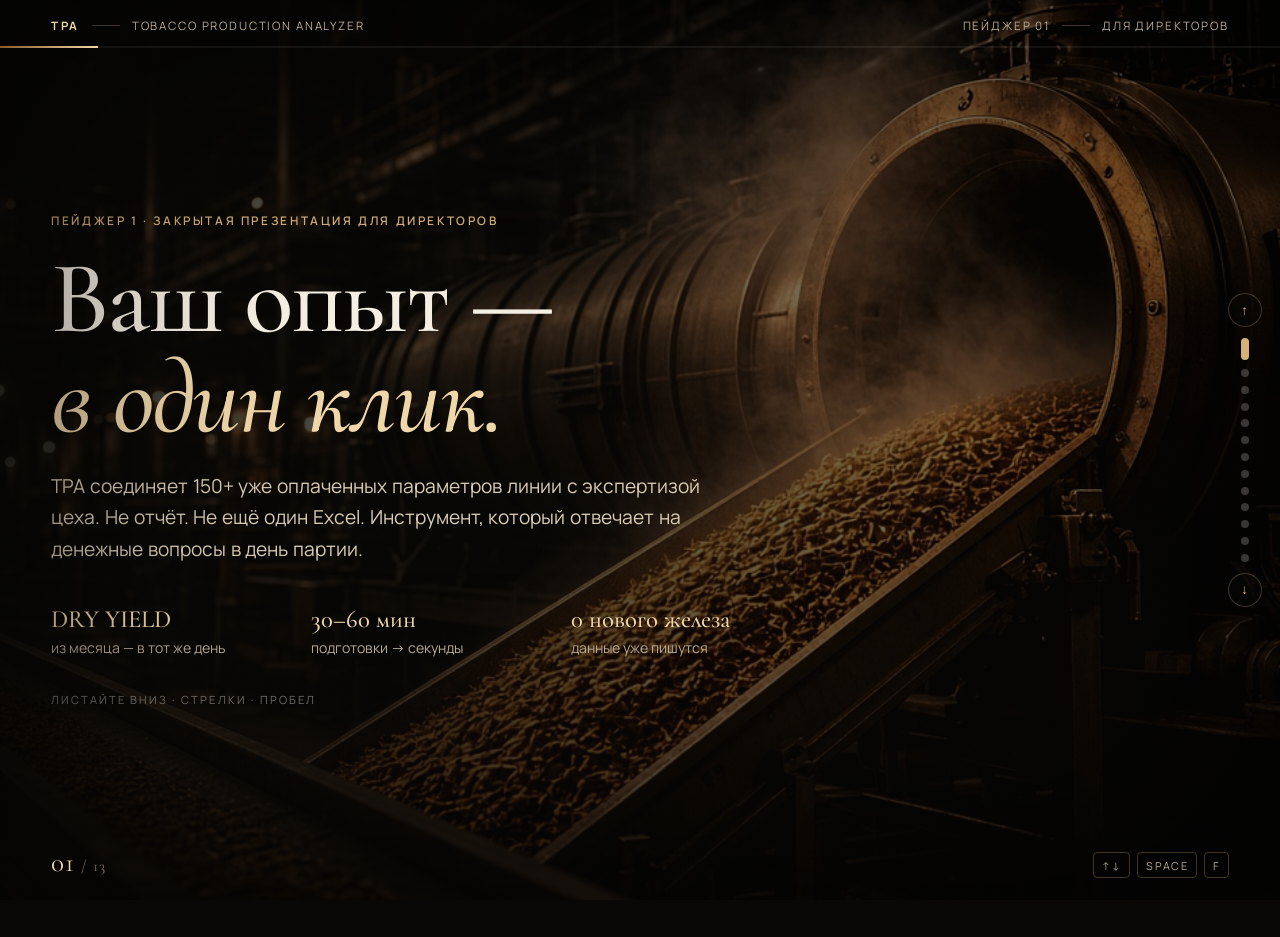
==== index.html @ 45db4056 "Fix slide background images so production photos load CSS custom properties resolved url() against t" ====
<!DOCTYPE html>
<html lang="ru">
  <head>
    <meta charset="UTF-8" />
    <meta name="viewport" content="width=device-width, initial-scale=1.0" />
    <title>TPA · Пейджер 1 · Для директоров</title>
    <meta
      name="description"
      content="TPA — Tobacco Production Analyzer. Данные уже на вашей линии. Опыт цеха — в один клик."
    />
    <link rel="preconnect" href="https://fonts.googleapis.com" />
    <link rel="preconnect" href="https://fonts.gstatic.com" crossorigin />
    <link
      href="https://fonts.googleapis.com/css2?family=Cormorant+Garamond:ital,wght@0,400;0,500;0,600;0,700;1,400;1,500&family=Manrope:wght@400;500;600;700&display=swap"
      rel="stylesheet"
    />
    <link rel="stylesheet" href="assets/css/pager.css" />
  </head>
  <body>
    <div class="noise" aria-hidden="true"></div>
    <div class="vignette" aria-hidden="true"></div>

    <header class="chrome">
      <div class="chrome__brand">
        <span class="mark">TPA</span>
        <span class="chrome__sep"></span>
        <span>Tobacco Production Analyzer</span>
      </div>
      <div class="chrome__meta">
        <span>Пейджер 01</span>
        <span class="chrome__sep"></span>
        <span>Для директоров</span>
      </div>
      <div class="progress" aria-hidden="true">
        <i class="progress__bar"></i>
      </div>
    </header>

    <aside class="rail" aria-label="Навигация по слайдам">
      <button class="rail__btn" data-nav="prev" aria-label="Предыдущий слайд">↑</button>
      <ol class="dots"></ol>
      <button class="rail__btn" data-nav="next" aria-label="Следующий слайд">↓</button>
    </aside>

    <div class="counter" aria-live="polite">
      <span class="counter__now">01</span>
      <span class="counter__slash">/</span>
      <span class="counter__all">13</span>
    </div>

    <main class="deck" id="deck">
      <section class="slide is-active" data-theme="hero" data-title="Старт">
        <div class="slide__bg kenburns bg-hero"></div>
        <div class="slide__veil veil--heavy"></div>
        <div class="slide__inner cover">
          <p class="eyebrow reveal" style="--d: 0.05s">Пейджер 1 · Закрытая презентация для директоров</p>
          <h1 class="display reveal" style="--d: 0.18s">
            Ваш опыт —<br /><em>в один клик.</em>
          </h1>
          <p class="lead reveal" style="--d: 0.36s">
            TPA соединяет 150+ уже оплаченных параметров линии с экспертизой цеха.
            Не отчёт. Не ещё один Excel. Инструмент, который отвечает на денежные вопросы в день партии.
          </p>
          <div class="cover__meta reveal" style="--d: 0.5s">
            <div>
              <strong>DRY YIELD</strong>
              <span>из месяца — в тот же день</span>
            </div>
            <div>
              <strong>30–60 мин</strong>
              <span>подготовки → секунды</span>
            </div>
            <div>
              <strong>0 нового железа</strong>
              <span>данные уже пишутся</span>
            </div>
          </div>
          <p class="hint reveal" style="--d: 0.7s">Листайте вниз · стрелки · пробел</p>
        </div>
      </section>

      <section class="slide" data-theme="problem" data-title="Типичный день">
        <div class="slide__bg kenburns bg-unused"></div>
        <div class="slide__veil veil--mid"></div>
        <div class="slide__inner split">
          <div>
            <p class="eyebrow reveal">01 · Проблема, которую все узнают</p>
            <h2 class="reveal" style="--d: 0.12s">Партия закончилась.<br />DRY Yield не в норме.</h2>
            <p class="body reveal" style="--d: 0.24s">
              Дальше — знакомый цикл: открыть базу, вытянуть параметры, вспомнить, что именно смотреть, свести в Excel,
              сравнить с хорошей партией, поспрашивать коллег.
            </p>
          </div>
          <ol class="cycle reveal" style="--d: 0.32s">
            <li><span>01</span>База и выгрузка</li>
            <li><span>02</span>Excel и сводка</li>
            <li><span>03</span>Поиск «той самой» партии</li>
            <li><span>04</span>Очередь к эксперту</li>
            <li class="cycle__fail"><span>05</span>Если его нет в Control Room — с нуля</li>
          </ol>
        </div>
      </section>

      <section class="slide" data-theme="paid" data-title="Уже оплачено">
        <div class="slide__bg kenburns slow bg-connector"></div>
        <div class="slide__veil veil--heavy"></div>
        <div class="slide__inner">
          <p class="eyebrow reveal">02 · Мы уже всё заплатили</p>
          <h2 class="reveal" style="--d: 0.1s">Данные честно пишутся.<br />Мы ими почти не пользуемся.</h2>
          <div class="stats">
            <article class="stat reveal" style="--d: 0.2s">
              <div class="stat__n" data-count="150" data-suffix="+">0</div>
              <p>технологических параметров по каждой партии уже фиксирует линия</p>
            </article>
            <article class="stat reveal" style="--d: 0.32s">
              <div class="stat__n" data-count="15" data-prefix="~">0</div>
              <p>знакомых показателей мы системно смотрим. Остальные 130+ лежат зря</p>
            </article>
            <article class="stat reveal" style="--d: 0.44s">
              <div class="stat__n muted-n">PSS4</div>
              <p>датчики, кубы ODC, Process Parameter List — сбор уже оплачен</p>
            </article>
          </div>
        </div>
      </section>

      <section class="slide" data-theme="gap" data-title="Разрыв">
        <div class="slide__veil veil--solid"></div>
        <div class="slide__inner">
          <p class="eyebrow reveal">03 · Вот и вся проблема</p>
          <h2 class="reveal" style="--d: 0.12s">Данные есть. Опыт есть.<br />Они не соединены.</h2>
          <div class="triad">
            <article class="card reveal" style="--d: 0.22s">
              <span class="card__k">01</span>
              <h3>Данные</h3>
              <p>Температуры, влажность, газ, конвейер, напыление, простои, пробы, состав лотов.</p>
            </article>
            <article class="card reveal" style="--d: 0.34s">
              <span class="card__k">02</span>
              <h3>Опыт</h3>
              <p>Как читать цифры, когда что-то пошло не так — живёт в двух-трёх головах. Не передаётся.</p>
            </article>
            <article class="card card--gold reveal" style="--d: 0.46s">
              <span class="card__k">03</span>
              <h3>TPA</h3>
              <p>Третий элемент: инструмент, который соединяет оплаченные данные и экспертизу цеха.</p>
            </article>
          </div>
        </div>
      </section>

      <section class="slide" data-theme="what" data-title="Что такое TPA">
        <div class="slide__bg kenburns bg-ai"></div>
        <div class="slide__veil veil--mid"></div>
        <div class="slide__inner split">
          <div>
            <p class="eyebrow reveal">04 · Что вы покупаете</p>
            <h2 class="reveal" style="--d: 0.12s">Локальный анализатор партий. Не облако. Не отчёт к пятнице.</h2>
            <p class="body reveal" style="--d: 0.24s">
              TPA — Tobacco Production Analyzer. Веб-приложение на рабочем месте. Берёт данные напрямую из производственных баз MSSQL.
              Всё, что есть в PSS4, кубах ODC и Process Parameter List, видно на одном экране.
            </p>
          </div>
          <ul class="ticks reveal" style="--d: 0.32s">
            <li>Запуск на рабочем месте, в браузере</li>
            <li>Прямой доступ к цеховым базам — без ручных выгрузок</li>
            <li>Одна партия — один экран. Ноль запросов</li>
            <li>Сравнение 14 партий смеси — за десять секунд</li>
            <li>AI-разбор на локальной модели и вашей базе знаний</li>
          </ul>
        </div>
      </section>

      <section class="slide" data-theme="money" data-title="Четыре вопроса">
        <div class="slide__veil veil--solid"></div>
        <div class="slide__inner">
          <p class="eyebrow reveal">05 · Не «хорошо бы». Нужно</p>
          <h2 class="reveal" style="--d: 0.1s">Четыре денежных вопроса цеха.</h2>
          <p class="body reveal" style="--d: 0.2s">Сегодня у каждого либо нет ответа, либо ответ медленный.</p>
          <div class="quad">
            <article class="q reveal" style="--d: 0.26s">
              <em>01</em>
              <h3>DRY YIELD</h3>
              <p>Главный KPI. Каждый потерянный пункт — сырьё, энергия и мощность, которые уже прошли через линию.</p>
            </article>
            <article class="q reveal" style="--d: 0.36s">
              <em>02</em>
              <h3>Качество</h3>
              <p>Не «хорошее?», а «что именно отличало эту партию от нормальных?» — по 150+ параметрам.</p>
            </article>
            <article class="q reveal" style="--d: 0.46s">
              <em>03</em>
              <h3>Влагомеры</h3>
              <p>Если датчик «уходит», контур сушит не так. Вопрос калибровки перестаёт быть мнением.</p>
            </article>
            <article class="q reveal" style="--d: 0.56s">
              <em>04</em>
              <h3>Табачные лоты</h3>
              <p>«Линия виновата или сырьё?» — состав лотов виден вместе с параметрами. За минуту.</p>
            </article>
          </div>
        </div>
      </section>

      <section class="slide" data-theme="yield" data-title="DRY YIELD">
        <div class="slide__bg kenburns bg-yield"></div>
        <div class="slide__veil veil--mid"></div>
        <div class="slide__inner split">
          <div>
            <p class="eyebrow reveal">06 · Главный KPI цеха</p>
            <h2 class="reveal" style="--d: 0.12s">DRY YIELD: из конца месяца — в тот же день.</h2>
            <p class="body reveal" style="--d: 0.24s">
              Соотношение полученного табака (к 0% влажности) к тому, что должно было быть загружено. Чем ближе к 100%, тем лучше.
              TPA показывает отклонение, гипотезу и основания — пока открывается браузер.
            </p>
          </div>
          <ul class="ticks ticks--tight reveal" style="--d: 0.3s">
            <li>Значение по партии сразу в списке — не в периодическом отчёте</li>
            <li>Отклонение от цели смеси на виду; AI прямо говорит, где мы от цели</li>
            <li>Причина не гадание: параметры вне цели и связи секций</li>
            <li>Отдельный пункт: что точно <strong>не</strong> причина</li>
            <li>Сравнение с хорошей партией — параметр за параметром</li>
          </ul>
        </div>
      </section>

      <section class="slide" data-theme="pillars" data-title="Качество · Влага · Лоты">
        <div class="slide__veil veil--solid"></div>
        <div class="slide__inner">
          <p class="eyebrow reveal">07 · Три остальных рычага</p>
          <h2 class="reveal" style="--d: 0.1s">Качество. Калибровка. Сырьё.</h2>
          <div class="pillars">
            <article class="pillar reveal" style="--d: 0.2s">
              <div class="pillar__photo bg-quality"></div>
              <h3>Качество продукта</h3>
              <p>
                Цели и статусы В ЦЕЛИ / ВНЕ ЦЕЛИ. Параметры, изменённые оператором вручную, помечены отдельно.
                Проблемная партия сравнивается с эталонной — только значимые отличия.
              </p>
            </article>
            <article class="pillar reveal" style="--d: 0.34s">
              <div class="pillar__photo bg-moisture"></div>
              <h3>Калибровка влагомеров</h3>
              <p>
                Пробы тримовки против лаборатории QA. Устойчивое расхождение от 0,2% — уже величина коррекции.
                Вопрос «какой влагомер ушёл и насколько» становится таблицей.
              </p>
            </article>
            <article class="pillar reveal" style="--d: 0.48s">
              <div class="pillar__photo bg-lots"></div>
              <h3>Табачные лоты</h3>
              <p>
                Происхождение, текстура, вес — в той же таблице, что и процесс. Сначала вопрос «сырьё было одинаковым?»,
                и только потом технические причины.
              </p>
            </article>
          </div>
        </div>
      </section>

      <section class="slide" data-theme="shift" data-title="Было / Стало">
        <div class="slide__veil veil--solid"></div>
        <div class="slide__inner">
          <p class="eyebrow reveal">08 · Сдвиг для производства</p>
          <h2 class="reveal" style="--d: 0.1s">Экспертиза перестаёт быть заложницей календаря.</h2>
          <div class="table reveal" style="--d: 0.22s">
            <div class="table__head">
              <span>Было</span>
              <span>Стало</span>
            </div>
            <div class="table__row">
              <span>30–60 минут на подготовку данных</span>
              <span>1 клик, секунды</span>
            </div>
            <div class="table__row">
              <span>Сравнение партий — часы в Excel</span>
              <span>1–2 минуты, включая AI и экспорт</span>
            </div>
            <div class="table__row">
              <span>«Что проверять?» — спросить у эксперта</span>
              <span>Система сама расставляет приоритеты</span>
            </div>
            <div class="table__row">
              <span>Ответ, когда эксперт свободен</span>
              <span>Ответ в любой момент, с аргументами</span>
            </div>
            <div class="table__row">
              <span>Решения живут в чатах и головах</span>
              <span>Полный лог анализов и диалогов</span>
            </div>
            <div class="table__row">
              <span>Новичок 3–6 месяцев нащупывает базу</span>
              <span>Система объясняет логику в работе</span>
            </div>
          </div>
        </div>
      </section>

      <section class="slide" data-theme="steps" data-title="Три шага">
        <div class="slide__bg kenburns bg-connector"></div>
        <div class="slide__veil veil--heavy"></div>
        <div class="slide__inner">
          <p class="eyebrow reveal">09 · Как это выглядит в работе</p>
          <h2 class="reveal" style="--d: 0.1s">Три шага. Без ритуала выгрузки.</h2>
          <div class="steps">
            <article class="step reveal" style="--d: 0.22s">
              <span>01</span>
              <h3>Вижу партию целиком</h3>
              <p>
                Период, смесь, партия. Секции FTD, DCC, BC/BS/AC, Cutter, фидеры, BFS. Цель и допуск PPL. Ручные правки оператора.
                Лоты. Пробы влагомеров. Ноль запросов.
              </p>
            </article>
            <article class="step reveal" style="--d: 0.36s">
              <span>02</span>
              <h3>Сравниваю за секунды</h3>
              <p>
                Две, пять, четырнадцать партий. Значение, отклонение, серьёзность. Фильтр «только значимые».
                Экспорт с целями PPL и рецепта. Полдня Excel — десять секунд.
              </p>
            </article>
            <article class="step reveal" style="--d: 0.5s">
              <span>03</span>
              <h3>Задаю вопрос как коллеге</h3>
              <p>
                Локальная модель + ваши 150+ описаний параметров + PR-OM + уроки. Гипотеза, исключения, уверенность.
                Если данных мало — говорит об этом, а не выдумывает.
              </p>
            </article>
          </div>
        </div>
      </section>

      <section class="slide" data-theme="trust" data-title="Доверие">
        <div class="slide__bg kenburns bg-ai"></div>
        <div class="slide__veil veil--mid"></div>
        <div class="slide__inner">
          <p class="eyebrow reveal">10 · Справедливый вопрос</p>
          <h2 class="reveal" style="--d: 0.1s">«А он что, правда понимает производство?»</h2>
          <div class="triad triad--trust">
            <article class="card reveal" style="--d: 0.22s">
              <span class="card__k">I</span>
              <h3>Не из интернета</h3>
              <p>Нет доступа в сеть и к чужим базам. Только эта партия, наши правила, наши описания, наши уроки.</p>
            </article>
            <article class="card reveal" style="--d: 0.34s">
              <span class="card__k">II</span>
              <h3>Не чёрный ящик</h3>
              <p>У каждой гипотезы — параметры-основания. Данные и версия правил сохранены. Анализ воспроизводим.</p>
            </article>
            <article class="card card--gold reveal" style="--d: 0.46s">
              <span class="card__k">III</span>
              <h3>Судья — эксперт</h3>
              <p>
                Любой фрагмент можно поправить. Подтверждённые уроки входят в базу. Через месяц система знает наши типовые
                проблемы лучше нового сотрудника.
              </p>
            </article>
          </div>
        </div>
      </section>

      <section class="slide" data-theme="road" data-title="Дальше">
        <div class="slide__veil veil--solid"></div>
        <div class="slide__inner split road">
          <div>
            <p class="eyebrow reveal">11 · Рост без нового оборудования</p>
            <h2 class="reveal" style="--d: 0.1s">Сейчас — быстрый разбор. Дальше — упреждение.</h2>
            <p class="body reveal" style="--d: 0.22s">
              Все следующие шаги — на уже собранных данных. Не новое железо. Фокус анализа.
            </p>
          </div>
          <ol class="roadmap reveal" style="--d: 0.3s">
            <li>
              <strong>Прогноз DRY Yield в середине партии</strong>
              <span>пока партию ещё можно спасти</span>
            </li>
            <li>
              <strong>Контроль стабильности</strong>
              <span>дрейф параметров до того, как он станет браком</span>
            </li>
            <li>
              <strong>Скрытые зависимости</strong>
              <span>какие из 150+ параметров реально двигают Yield</span>
            </li>
            <li>
              <strong>Перенос удачной комбинации</strong>
              <span>на следующую партию с аналогичным сырьём</span>
            </li>
            <li>
              <strong>IS / ET и участок Kitchen</strong>
              <span>досыпки, соусы и ароматы — уже есть в данных</span>
            </li>
          </ol>
        </div>
      </section>

      <section class="slide" data-theme="close" data-title="Решение">
        <div class="slide__bg kenburns bg-plant"></div>
        <div class="slide__veil veil--heavy"></div>
        <div class="slide__inner cover cover--end">
          <p class="eyebrow reveal">Решение</p>
          <h2 class="display reveal" style="--d: 0.12s">
            Данные уже на<br />вашей линии.<br /><em>Включим?</em>
          </h2>
          <p class="lead reveal" style="--d: 0.3s">
            Внедрение — не разовое событие. Каждый разобранный кейс делает систему точнее на ваших партиях.
            Отдельного периода обучения нет: обучение — это сама работа.
          </p>
          <div class="cta-row reveal" style="--d: 0.46s">
            <div class="cta-chip">Локально</div>
            <div class="cta-chip">Без нового оборудования</div>
            <div class="cta-chip">Ответ в день партии</div>
          </div>
          <p class="sign reveal" style="--d: 0.62s">TPA · Tobacco Production Analyzer · Пейджер 1</p>
        </div>
      </section>
    </main>

    <div class="keys" aria-hidden="true">
      <span>↑↓</span>
      <span>Space</span>
      <span>F</span>
    </div>

    <script src="assets/js/pager.js"></script>
  </body>
</html>
---- assets/css/pager.css ----
:root {
  --bg: #090806;
  --ink: #f6efe3;
  --muted: #b9ab96;
  --gold: #d4b07a;
  --gold-2: #f0d7a8;
  --line: rgba(212, 176, 122, 0.28);
  --glass: rgba(12, 10, 8, 0.55);
  --ease: cubic-bezier(0.22, 1, 0.36, 1);
  --pad: clamp(1.4rem, 4vw, 4.2rem);
}

* {
  box-sizing: border-box;
  margin: 0;
  padding: 0;
}

html,
body {
  height: 100%;
  background: var(--bg);
  color: var(--ink);
  font-family: Manrope, "Segoe UI", sans-serif;
  overflow: hidden;
}

body {
  -webkit-font-smoothing: antialiased;
}

.noise,
.vignette {
  position: fixed;
  inset: 0;
  pointer-events: none;
  z-index: 40;
}

.noise {
  opacity: 0.07;
  background-image: url("data:image/svg+xml,%3Csvg viewBox='0 0 200 200' xmlns='http://www.w3.org/2000/svg'%3E%3Cfilter id='n'%3E%3CfeTurbulence type='fractalNoise' baseFrequency='.85' numOctaves='4' stitchTiles='stitch'/%3E%3C/filter%3E%3Crect width='100%25' height='100%25' filter='url(%23n)'/%3E%3C/svg%3E");
  mix-blend-mode: overlay;
}

.vignette {
  box-shadow: inset 0 0 18vw 4vw rgba(0, 0, 0, 0.55);
}

.chrome {
  position: fixed;
  top: 0;
  left: 0;
  right: 0;
  z-index: 50;
  display: flex;
  justify-content: space-between;
  align-items: center;
  padding: 1.15rem var(--pad) 0.9rem;
  font-size: 0.72rem;
  letter-spacing: 0.16em;
  text-transform: uppercase;
  color: var(--muted);
}

.chrome__brand,
.chrome__meta {
  display: flex;
  align-items: center;
  gap: 0.75rem;
}

.mark {
  color: var(--gold-2);
  font-weight: 700;
  letter-spacing: 0.22em;
}

.chrome__sep {
  width: 28px;
  height: 1px;
  background: var(--line);
}

.progress {
  position: absolute;
  left: 0;
  right: 0;
  bottom: 0;
  height: 2px;
  background: rgba(255, 255, 255, 0.06);
}

.progress__bar {
  display: block;
  height: 100%;
  width: 0;
  background: linear-gradient(90deg, #8a5a2b, var(--gold-2));
  transition: width 0.55s var(--ease);
}

.rail {
  position: fixed;
  right: 1.15rem;
  top: 50%;
  transform: translateY(-50%);
  z-index: 50;
  display: flex;
  flex-direction: column;
  align-items: center;
  gap: 0.7rem;
}

.rail__btn {
  width: 34px;
  height: 34px;
  border: 1px solid var(--line);
  background: rgba(9, 8, 6, 0.4);
  color: var(--gold);
  border-radius: 50%;
  cursor: pointer;
  transition: 0.3s var(--ease);
}

.rail__btn:hover {
  background: var(--gold);
  color: #1a140c;
}

.dots {
  list-style: none;
  display: flex;
  flex-direction: column;
  gap: 0.55rem;
}

.dots button {
  width: 8px;
  height: 8px;
  border-radius: 99px;
  border: 0;
  background: rgba(246, 239, 227, 0.22);
  cursor: pointer;
  transition: 0.35s var(--ease);
}

.dots button.is-on {
  height: 22px;
  background: var(--gold);
}

.counter {
  position: fixed;
  left: var(--pad);
  bottom: 1.3rem;
  z-index: 50;
  font-family: "Cormorant Garamond", Georgia, serif;
  letter-spacing: 0.08em;
  color: var(--gold-2);
}

.counter__now {
  font-size: 1.7rem;
}

.counter__slash,
.counter__all {
  opacity: 0.5;
  font-size: 1rem;
}

.keys {
  position: fixed;
  right: var(--pad);
  bottom: 1.35rem;
  z-index: 50;
  display: flex;
  gap: 0.45rem;
  font-size: 0.68rem;
  letter-spacing: 0.14em;
  text-transform: uppercase;
  color: var(--muted);
}

.keys span {
  border: 1px solid var(--line);
  padding: 0.28rem 0.5rem;
  border-radius: 4px;
}

.deck {
  position: relative;
  height: 100%;
}

.slide {
  position: absolute;
  inset: 0;
  opacity: 0;
  visibility: hidden;
  transform: scale(1.04) translateY(18px);
  transition:
    opacity 0.7s var(--ease),
    transform 0.85s var(--ease),
    visibility 0.7s;
  overflow: hidden;
}

.slide.is-active {
  opacity: 1;
  visibility: visible;
  transform: none;
  z-index: 2;
}

.slide.is-exit {
  opacity: 0;
  transform: scale(0.98) translateY(-16px);
}

.slide__bg,
.pillar__photo {
  background-color: #1a140f;
  background-position: center;
  background-size: cover;
  background-repeat: no-repeat;
}

.slide__bg {
  position: absolute;
  inset: -4%;
  filter: saturate(0.92) contrast(1.05);
}

.bg-hero {
  background-image: url("../img/hero-line.jpg");
}
.bg-unused {
  background-image: url("../img/unused-data.jpg");
}
.bg-connector {
  background-image: url("../img/connector.jpg");
}
.bg-ai {
  background-image: url("../img/ai-brief.jpg");
}
.bg-yield {
  background-image: url("../img/dry-yield.jpg");
}
.bg-quality {
  background-image: url("../img/quality.jpg");
}
.bg-moisture {
  background-image: url("../img/moisture.jpg");
}
.bg-lots {
  background-image: url("../img/lots.jpg");
}
.bg-plant {
  background-image: url("../img/plant-dusk.jpg");
}

.kenburns {
  animation: ken 22s ease-in-out infinite alternate;
}

.kenburns.slow {
  animation-duration: 32s;
}

@keyframes ken {
  from {
    transform: scale(1.04) translate3d(-1.2%, 0, 0);
  }
  to {
    transform: scale(1.14) translate3d(1.4%, -1.2%, 0);
  }
}

.slide__veil {
  position: absolute;
  inset: 0;
}

.veil--heavy {
  background:
    linear-gradient(90deg, rgba(9, 8, 6, 0.78) 0%, rgba(9, 8, 6, 0.42) 54%, rgba(9, 8, 6, 0.22) 100%),
    linear-gradient(180deg, rgba(9, 8, 6, 0.22), rgba(9, 8, 6, 0.48));
}

.veil--mid {
  background:
    linear-gradient(105deg, rgba(9, 8, 6, 0.74) 0%, rgba(9, 8, 6, 0.4) 50%, rgba(9, 8, 6, 0.2) 100%);
}

.veil--solid {
  background:
    radial-gradient(1200px 700px at 80% 10%, rgba(154, 78, 42, 0.16), transparent 50%),
    linear-gradient(180deg, #0d0b08, #12100c 60%, #0a0907);
}

.slide__inner {
  position: relative;
  z-index: 2;
  height: 100%;
  padding: clamp(5.2rem, 10vh, 7.2rem) var(--pad) 4.4rem;
  display: flex;
  flex-direction: column;
  justify-content: center;
  max-width: 1360px;
}

.split {
  display: grid;
  grid-template-columns: 1.15fr 0.85fr;
  gap: clamp(1.5rem, 5vw, 4.5rem);
  align-items: center;
}

.cover {
  max-width: 980px;
}

.eyebrow {
  color: var(--gold);
  letter-spacing: 0.22em;
  text-transform: uppercase;
  font-size: 0.74rem;
  font-weight: 600;
  margin-bottom: 1.15rem;
}

h1,
h2,
.display {
  font-family: "Cormorant Garamond", Georgia, serif;
  font-weight: 500;
  line-height: 0.98;
  letter-spacing: -0.02em;
}

.display {
  font-size: clamp(3.4rem, 8vw, 7.4rem);
  margin-bottom: 1.4rem;
}

h2 {
  font-size: clamp(2.3rem, 5vw, 4.3rem);
  margin-bottom: 1.1rem;
}

em {
  font-style: italic;
  color: var(--gold-2);
}

.lead,
.body {
  color: #d8cbb4;
  font-size: clamp(1.02rem, 1.5vw, 1.22rem);
  line-height: 1.65;
  max-width: 42rem;
  word-spacing: 0.04em;
}

.cover__meta {
  display: grid;
  grid-template-columns: repeat(3, minmax(0, 1fr));
  gap: 1.2rem;
  margin-top: 2.4rem;
  max-width: 760px;
}

.cover__meta strong {
  display: block;
  font-family: "Cormorant Garamond", Georgia, serif;
  font-size: 1.55rem;
  color: var(--gold-2);
  font-weight: 500;
}

.cover__meta span {
  display: block;
  margin-top: 0.25rem;
  color: var(--muted);
  font-size: 0.88rem;
}

.hint,
.sign {
  margin-top: 2.2rem;
  letter-spacing: 0.18em;
  text-transform: uppercase;
  font-size: 0.7rem;
  color: rgba(246, 239, 227, 0.45);
}

.cycle {
  list-style: none;
  border-left: 1px solid var(--line);
}

.cycle li {
  display: flex;
  gap: 1rem;
  align-items: center;
  padding: 0.95rem 0 0.95rem 1.2rem;
  border-bottom: 1px solid rgba(212, 176, 122, 0.12);
  font-size: 1.02rem;
}

.cycle span {
  font-family: "Cormorant Garamond", Georgia, serif;
  color: var(--gold);
  width: 1.6rem;
}

.cycle__fail {
  color: #f0d0b0;
}

.stats {
  display: grid;
  grid-template-columns: repeat(3, 1fr);
  gap: 1.2rem;
  margin-top: 2.3rem;
}

.stat,
.card,
.q,
.pillar,
.step {
  background: rgba(255, 255, 255, 0.03);
  border: 1px solid var(--line);
  padding: 1.35rem 1.3rem 1.25rem;
  backdrop-filter: blur(10px);
}

.stat__n,
.muted-n {
  font-family: "Cormorant Garamond", Georgia, serif;
  font-size: clamp(3rem, 6vw, 4.6rem);
  line-height: 0.9;
  color: var(--gold-2);
  margin-bottom: 0.85rem;
}

.stat p,
.card p,
.q p,
.pillar p,
.step p {
  color: var(--muted);
  line-height: 1.55;
  font-size: 0.95rem;
}

.triad,
.quad,
.pillars,
.steps {
  display: grid;
  gap: 1rem;
  margin-top: 1.8rem;
}

.triad {
  grid-template-columns: repeat(3, 1fr);
}

.quad {
  grid-template-columns: repeat(4, 1fr);
}

.card__k,
.q em,
.step span {
  display: block;
  color: var(--gold);
  letter-spacing: 0.16em;
  font-size: 0.78rem;
  margin-bottom: 0.85rem;
  font-style: normal;
}

h3 {
  font-family: "Cormorant Garamond", Georgia, serif;
  font-size: 1.7rem;
  font-weight: 500;
  margin-bottom: 0.65rem;
}

.card--gold {
  background: linear-gradient(180deg, rgba(212, 176, 122, 0.16), rgba(212, 176, 122, 0.05));
  border-color: rgba(240, 215, 168, 0.45);
}

.ticks {
  list-style: none;
  display: grid;
  gap: 0.85rem;
}

.ticks li {
  position: relative;
  padding: 0.85rem 0.9rem 0.85rem 2.3rem;
  border: 1px solid var(--line);
  background: var(--glass);
}

.ticks li::before {
  content: "";
  position: absolute;
  left: 0.9rem;
  top: 1.15rem;
  width: 8px;
  height: 8px;
  border-radius: 50%;
  background: var(--gold);
  box-shadow: 0 0 12px var(--gold);
}

.pillars {
  grid-template-columns: repeat(3, 1fr);
}

.pillar {
  padding: 0;
  overflow: hidden;
}

.pillar__photo {
  height: 170px;
  filter: saturate(0.95);
}

.pillar h3,
.pillar p {
  padding-left: 1.15rem;
  padding-right: 1.15rem;
}

.pillar h3 {
  margin-top: 1.05rem;
}

.pillar p {
  padding-bottom: 1.2rem;
}

.table {
  margin-top: 1.5rem;
  border: 1px solid var(--line);
}

.table__head,
.table__row {
  display: grid;
  grid-template-columns: 1fr 1fr;
}

.table__head {
  padding: 0.85rem 1.2rem;
  letter-spacing: 0.16em;
  text-transform: uppercase;
  font-size: 0.72rem;
  color: var(--gold);
  background: rgba(212, 176, 122, 0.08);
}

.table__row {
  padding: 0.95rem 1.2rem;
  border-top: 1px solid rgba(212, 176, 122, 0.12);
  color: var(--muted);
}

.table__row span:last-child {
  color: var(--ink);
}

.steps {
  grid-template-columns: repeat(3, 1fr);
}

.step span {
  font-family: "Cormorant Garamond", Georgia, serif;
  font-size: 1.8rem;
  letter-spacing: 0.08em;
}

.roadmap {
  list-style: none;
}

.roadmap li {
  padding: 0.9rem 0;
  border-bottom: 1px solid rgba(212, 176, 122, 0.14);
  display: grid;
  gap: 0.2rem;
}

.roadmap strong {
  font-family: "Cormorant Garamond", Georgia, serif;
  font-size: 1.35rem;
  font-weight: 500;
}

.roadmap span {
  color: var(--muted);
  font-size: 0.92rem;
}

.cta-row {
  display: flex;
  flex-wrap: wrap;
  gap: 0.7rem;
  margin-top: 2rem;
}

.cta-chip {
  border: 1px solid var(--gold);
  color: var(--gold-2);
  padding: 0.7rem 1rem;
  letter-spacing: 0.12em;
  text-transform: uppercase;
  font-size: 0.72rem;
}

.reveal {
  opacity: 0;
  transform: translateY(22px);
  filter: blur(6px);
  transition:
    opacity 0.8s var(--ease),
    transform 0.8s var(--ease),
    filter 0.8s var(--ease);
  transition-delay: var(--d, 0s);
}

.slide.is-active .reveal {
  opacity: 1;
  transform: none;
  filter: none;
}

@media (max-width: 980px) {
  .split,
  .stats,
  .triad,
  .quad,
  .pillars,
  .steps,
  .cover__meta,
  .table__head,
  .table__row {
    grid-template-columns: 1fr;
  }

  .rail,
  .keys {
    display: none;
  }

  .slide__inner {
    padding-top: 5.4rem;
    overflow: auto;
  }

  .pillar__photo {
    height: 140px;
  }

  .display {
    font-size: clamp(2.6rem, 12vw, 4rem);
  }
}
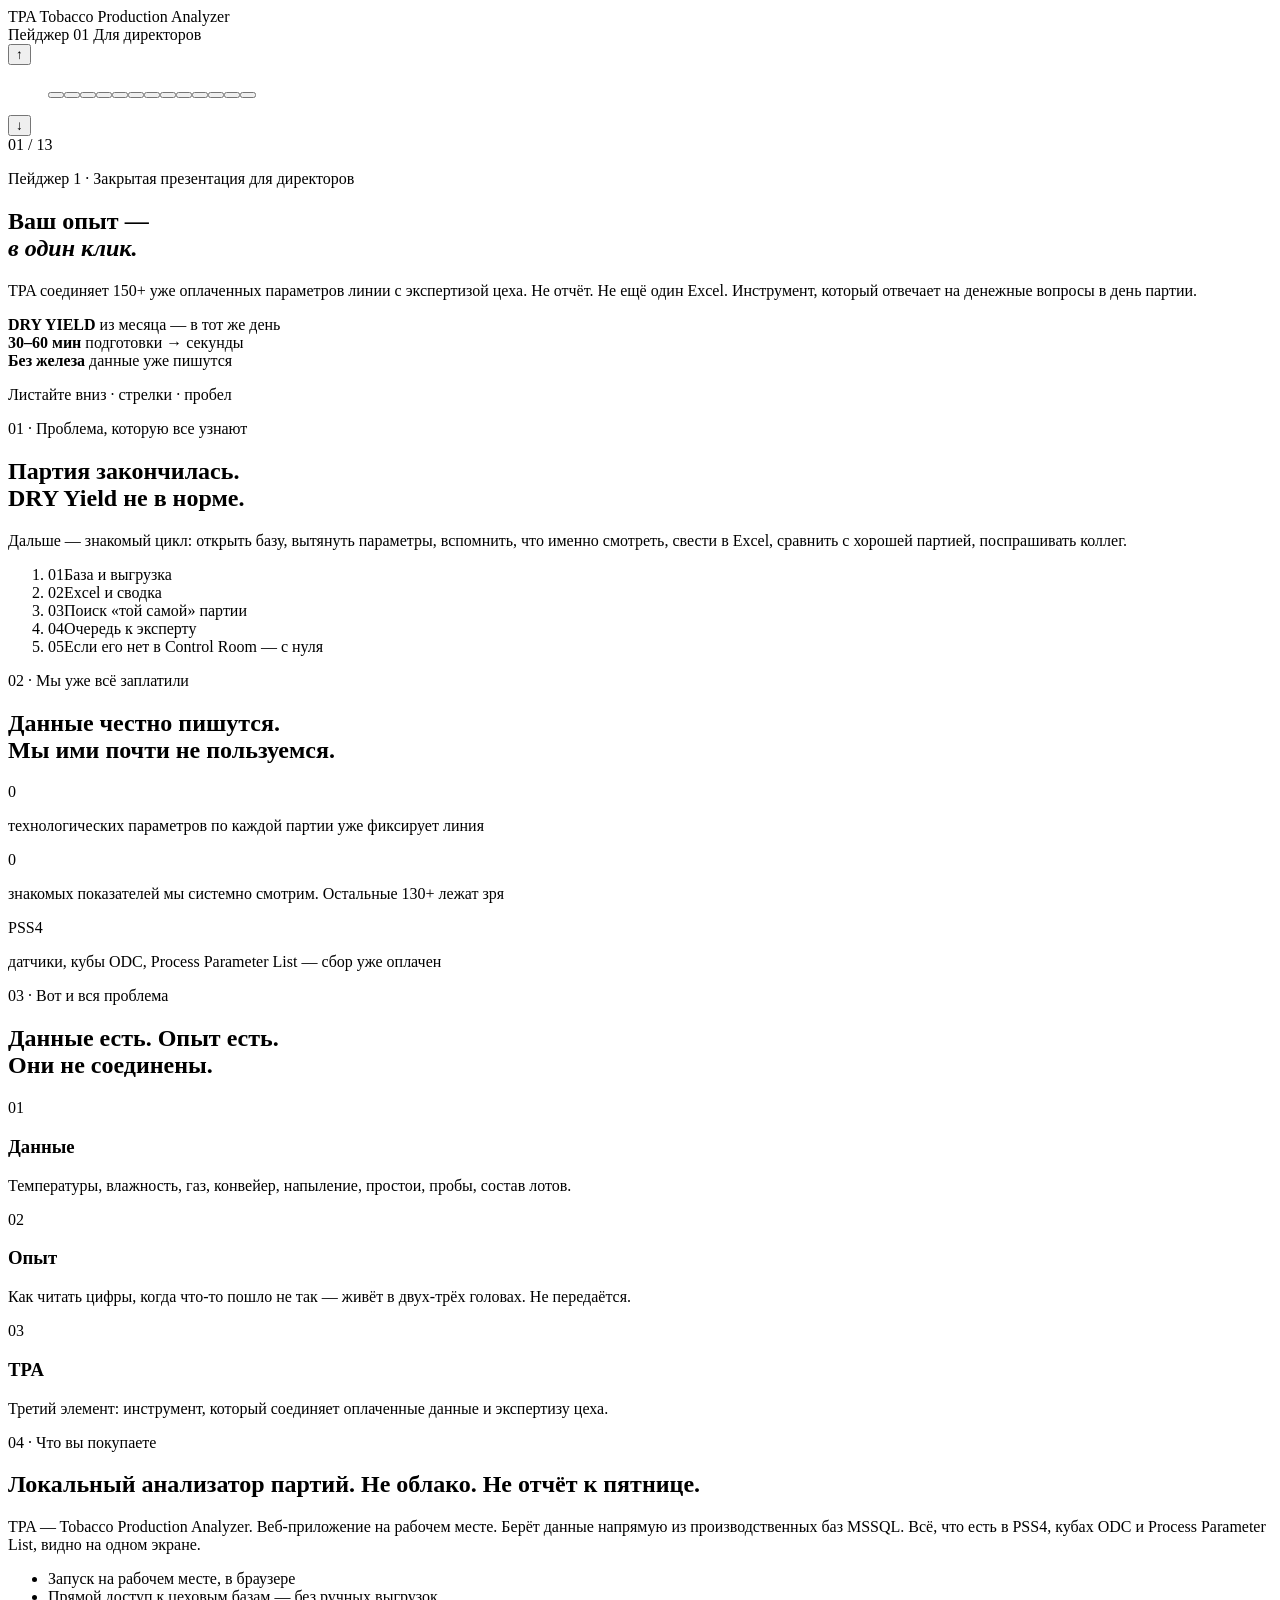
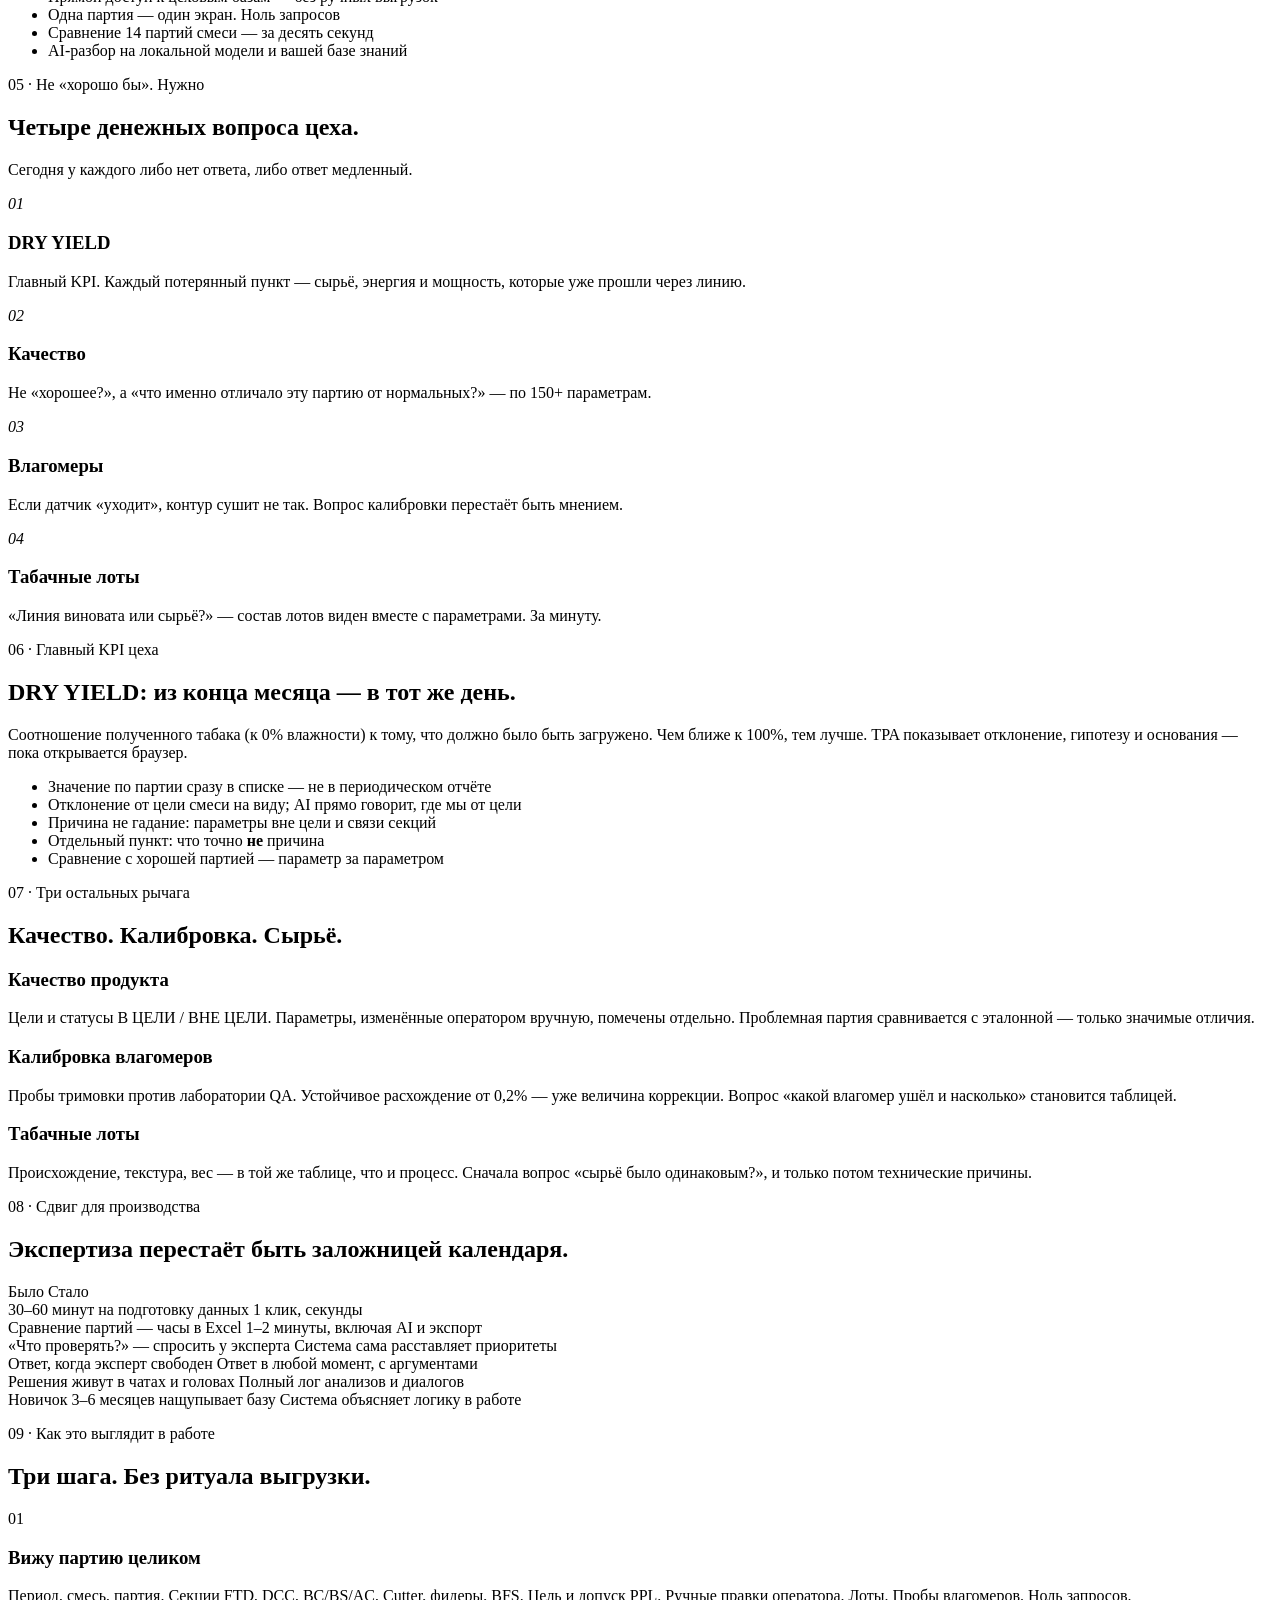
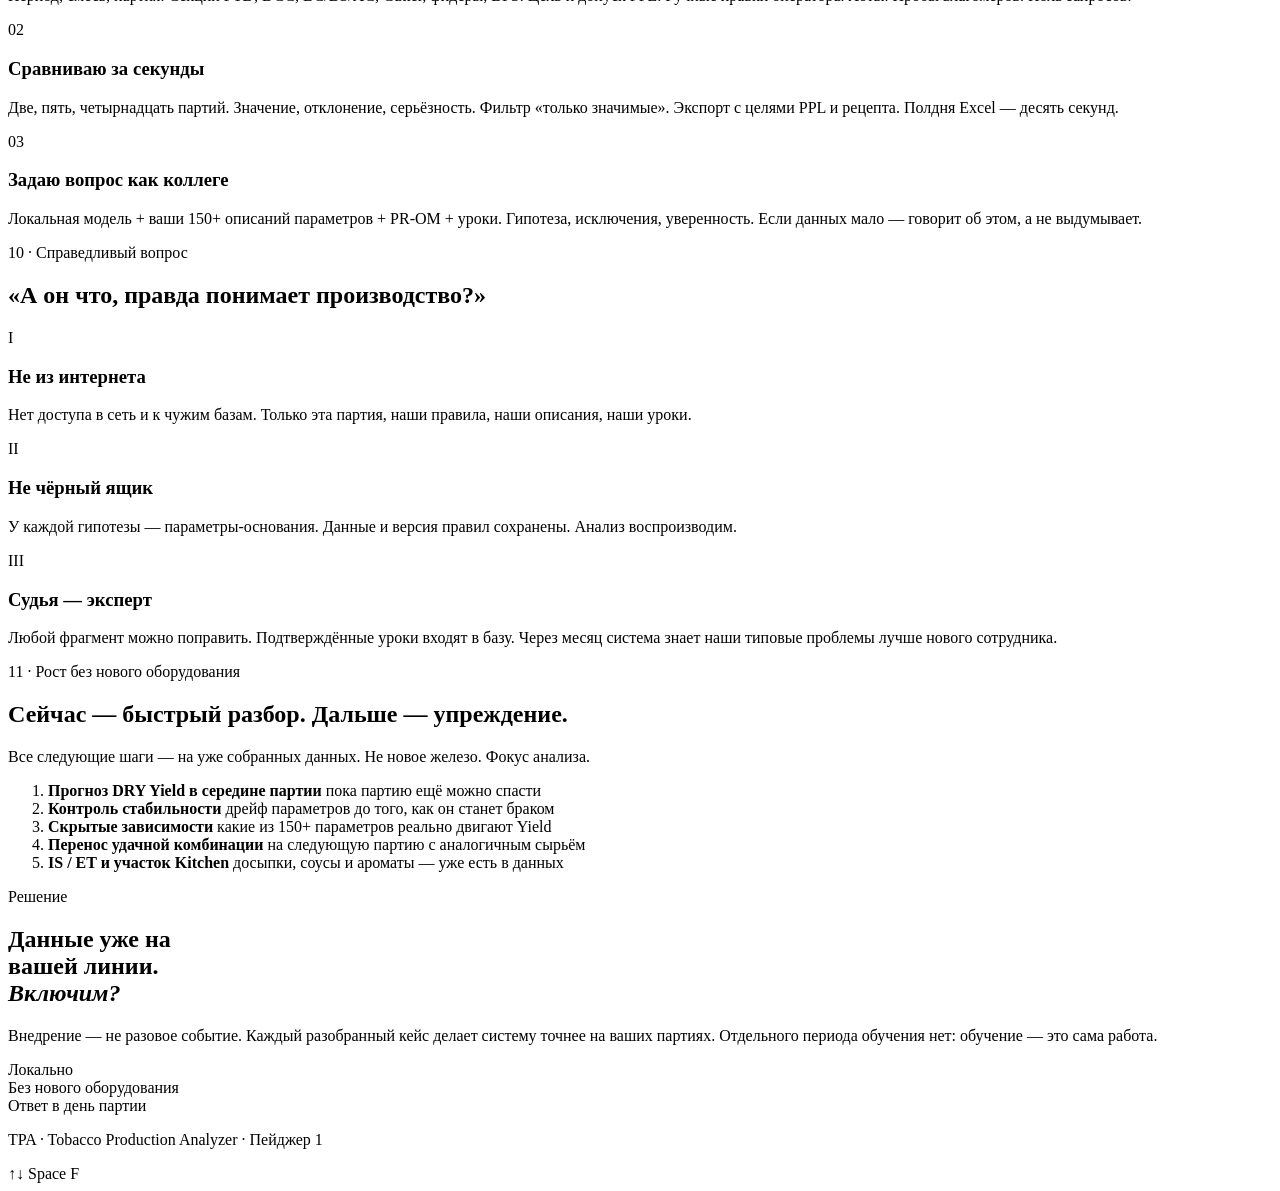
==== commit 0ba9457e: "Polish director deck: readable numerals, headline shadow, favicon Replace the serif zero that looked" ====
--- a/index.html
+++ b/index.html
@@ -14,7 +14,7 @@
       href="https://fonts.googleapis.com/css2?family=Cormorant+Garamond:ital,wght@0,400;0,500;0,600;0,700;1,400;1,500&family=Manrope:wght@400;500;600;700&display=swap"
       rel="stylesheet"
     />
-    <link rel="stylesheet" href="assets/css/pager.css" />
+    <link rel="icon" href="data:image/svg+xml,%3Csvg xmlns='http://www.w3.org/2000/svg' viewBox='0 0 64 64'%3E%3Crect width='64' height='64' rx='10' fill='%23090806'/%3E%3Ctext x='32' y='42' text-anchor='middle' font-family='Georgia' font-size='22' fill='%23d4b07a'%3ETPA%3C/text%3E%3C/svg%3E" />
   </head>
   <body>
     <div class="noise" aria-hidden="true"></div>
@@ -71,7 +71,7 @@
               <span>подготовки → секунды</span>
             </div>
             <div>
-              <strong>0 нового железа</strong>
+              <strong>Без железа</strong>
               <span>данные уже пишутся</span>
             </div>
           </div>
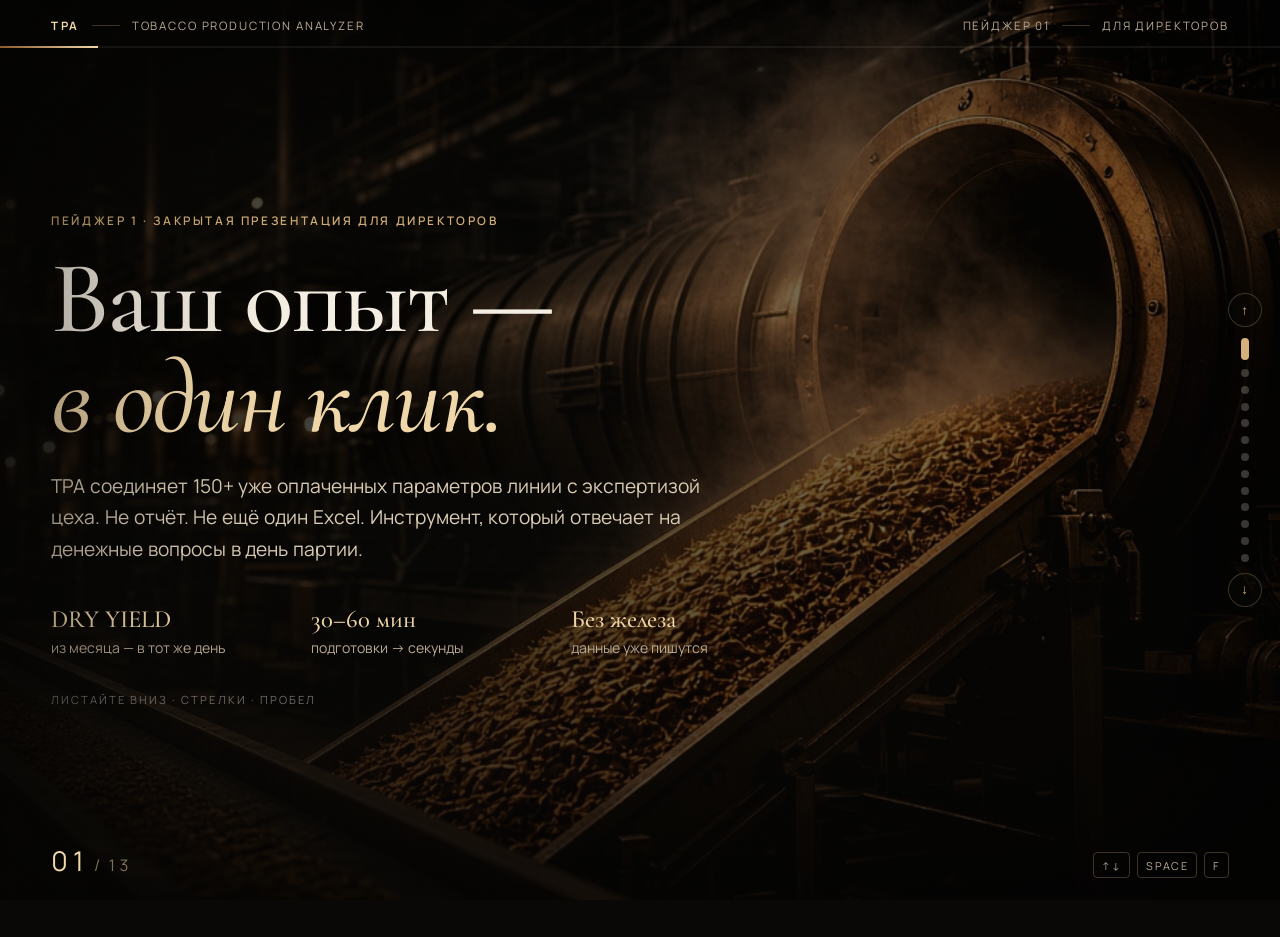
==== commit dd522ac4: "Restore stylesheet link next to the favicon The favicon insert had replaced the pager.css link, so t" ====
--- a/index.html
+++ b/index.html
@@ -14,6 +14,7 @@
       href="https://fonts.googleapis.com/css2?family=Cormorant+Garamond:ital,wght@0,400;0,500;0,600;0,700;1,400;1,500&family=Manrope:wght@400;500;600;700&display=swap"
       rel="stylesheet"
     />
+    <link rel="stylesheet" href="assets/css/pager.css" />
     <link rel="icon" href="data:image/svg+xml,%3Csvg xmlns='http://www.w3.org/2000/svg' viewBox='0 0 64 64'%3E%3Crect width='64' height='64' rx='10' fill='%23090806'/%3E%3Ctext x='32' y='42' text-anchor='middle' font-family='Georgia' font-size='22' fill='%23d4b07a'%3ETPA%3C/text%3E%3C/svg%3E" />
   </head>
   <body>
--- a/assets/css/pager.css
+++ b/assets/css/pager.css
@@ -0,0 +1,683 @@
+:root {
+  --bg: #090806;
+  --ink: #f6efe3;
+  --muted: #b9ab96;
+  --gold: #d4b07a;
+  --gold-2: #f0d7a8;
+  --line: rgba(212, 176, 122, 0.28);
+  --glass: rgba(12, 10, 8, 0.55);
+  --ease: cubic-bezier(0.22, 1, 0.36, 1);
+  --pad: clamp(1.4rem, 4vw, 4.2rem);
+}
+
+* {
+  box-sizing: border-box;
+  margin: 0;
+  padding: 0;
+}
+
+html,
+body {
+  height: 100%;
+  background: var(--bg);
+  color: var(--ink);
+  font-family: Manrope, "Segoe UI", sans-serif;
+  overflow: hidden;
+}
+
+body {
+  -webkit-font-smoothing: antialiased;
+}
+
+.noise,
+.vignette {
+  position: fixed;
+  inset: 0;
+  pointer-events: none;
+  z-index: 40;
+}
+
+.noise {
+  opacity: 0.07;
+  background-image: url("data:image/svg+xml,%3Csvg viewBox='0 0 200 200' xmlns='http://www.w3.org/2000/svg'%3E%3Cfilter id='n'%3E%3CfeTurbulence type='fractalNoise' baseFrequency='.85' numOctaves='4' stitchTiles='stitch'/%3E%3C/filter%3E%3Crect width='100%25' height='100%25' filter='url(%23n)'/%3E%3C/svg%3E");
+  mix-blend-mode: overlay;
+}
+
+.vignette {
+  box-shadow: inset 0 0 18vw 4vw rgba(0, 0, 0, 0.55);
+}
+
+.chrome {
+  position: fixed;
+  top: 0;
+  left: 0;
+  right: 0;
+  z-index: 50;
+  display: flex;
+  justify-content: space-between;
+  align-items: center;
+  padding: 1.15rem var(--pad) 0.9rem;
+  font-size: 0.72rem;
+  letter-spacing: 0.16em;
+  text-transform: uppercase;
+  color: var(--muted);
+}
+
+.chrome__brand,
+.chrome__meta {
+  display: flex;
+  align-items: center;
+  gap: 0.75rem;
+}
+
+.mark {
+  color: var(--gold-2);
+  font-weight: 700;
+  letter-spacing: 0.22em;
+}
+
+.chrome__sep {
+  width: 28px;
+  height: 1px;
+  background: var(--line);
+}
+
+.progress {
+  position: absolute;
+  left: 0;
+  right: 0;
+  bottom: 0;
+  height: 2px;
+  background: rgba(255, 255, 255, 0.06);
+}
+
+.progress__bar {
+  display: block;
+  height: 100%;
+  width: 0;
+  background: linear-gradient(90deg, #8a5a2b, var(--gold-2));
+  transition: width 0.55s var(--ease);
+}
+
+.rail {
+  position: fixed;
+  right: 1.15rem;
+  top: 50%;
+  transform: translateY(-50%);
+  z-index: 50;
+  display: flex;
+  flex-direction: column;
+  align-items: center;
+  gap: 0.7rem;
+}
+
+.rail__btn {
+  width: 34px;
+  height: 34px;
+  border: 1px solid var(--line);
+  background: rgba(9, 8, 6, 0.4);
+  color: var(--gold);
+  border-radius: 50%;
+  cursor: pointer;
+  transition: 0.3s var(--ease);
+}
+
+.rail__btn:hover {
+  background: var(--gold);
+  color: #1a140c;
+}
+
+.dots {
+  list-style: none;
+  display: flex;
+  flex-direction: column;
+  gap: 0.55rem;
+}
+
+.dots button {
+  width: 8px;
+  height: 8px;
+  border-radius: 99px;
+  border: 0;
+  background: rgba(246, 239, 227, 0.22);
+  cursor: pointer;
+  transition: 0.35s var(--ease);
+}
+
+.dots button.is-on {
+  height: 22px;
+  background: var(--gold);
+}
+
+.counter {
+  position: fixed;
+  left: var(--pad);
+  bottom: 1.3rem;
+  z-index: 50;
+  font-family: Manrope, "Segoe UI", sans-serif;
+  font-variant-numeric: tabular-nums;
+  letter-spacing: 0.12em;
+  color: var(--gold-2);
+}
+
+.counter__now {
+  font-size: 1.7rem;
+}
+
+.counter__slash,
+.counter__all {
+  opacity: 0.5;
+  font-size: 1rem;
+}
+
+.keys {
+  position: fixed;
+  right: var(--pad);
+  bottom: 1.35rem;
+  z-index: 50;
+  display: flex;
+  gap: 0.45rem;
+  font-size: 0.68rem;
+  letter-spacing: 0.14em;
+  text-transform: uppercase;
+  color: var(--muted);
+}
+
+.keys span {
+  border: 1px solid var(--line);
+  padding: 0.28rem 0.5rem;
+  border-radius: 4px;
+}
+
+.deck {
+  position: relative;
+  height: 100%;
+}
+
+.slide {
+  position: absolute;
+  inset: 0;
+  opacity: 0;
+  visibility: hidden;
+  transform: scale(1.04) translateY(18px);
+  transition:
+    opacity 0.7s var(--ease),
+    transform 0.85s var(--ease),
+    visibility 0.7s;
+  overflow: hidden;
+}
+
+.slide.is-active {
+  opacity: 1;
+  visibility: visible;
+  transform: none;
+  z-index: 2;
+}
+
+.slide.is-exit {
+  opacity: 0;
+  transform: scale(0.98) translateY(-16px);
+}
+
+.slide__bg,
+.pillar__photo {
+  background-color: #1a140f;
+  background-position: center;
+  background-size: cover;
+  background-repeat: no-repeat;
+}
+
+.slide__bg {
+  position: absolute;
+  inset: -4%;
+  filter: saturate(0.92) contrast(1.05);
+}
+
+.bg-hero {
+  background-image: url("../img/hero-line.jpg");
+}
+.bg-unused {
+  background-image: url("../img/unused-data.jpg");
+}
+.bg-connector {
+  background-image: url("../img/connector.jpg");
+}
+.bg-ai {
+  background-image: url("../img/ai-brief.jpg");
+}
+.bg-yield {
+  background-image: url("../img/dry-yield.jpg");
+}
+.bg-quality {
+  background-image: url("../img/quality.jpg");
+}
+.bg-moisture {
+  background-image: url("../img/moisture.jpg");
+}
+.bg-lots {
+  background-image: url("../img/lots.jpg");
+}
+.bg-plant {
+  background-image: url("../img/plant-dusk.jpg");
+}
+
+.kenburns {
+  animation: ken 22s ease-in-out infinite alternate;
+}
+
+.kenburns.slow {
+  animation-duration: 32s;
+}
+
+@keyframes ken {
+  from {
+    transform: scale(1.04) translate3d(-1.2%, 0, 0);
+  }
+  to {
+    transform: scale(1.14) translate3d(1.4%, -1.2%, 0);
+  }
+}
+
+.slide__veil {
+  position: absolute;
+  inset: 0;
+}
+
+.veil--heavy {
+  background:
+    linear-gradient(90deg, rgba(9, 8, 6, 0.78) 0%, rgba(9, 8, 6, 0.42) 54%, rgba(9, 8, 6, 0.22) 100%),
+    linear-gradient(180deg, rgba(9, 8, 6, 0.22), rgba(9, 8, 6, 0.48));
+}
+
+.veil--mid {
+  background:
+    linear-gradient(105deg, rgba(9, 8, 6, 0.74) 0%, rgba(9, 8, 6, 0.4) 50%, rgba(9, 8, 6, 0.2) 100%);
+}
+
+.veil--solid {
+  background:
+    radial-gradient(1200px 700px at 80% 10%, rgba(154, 78, 42, 0.16), transparent 50%),
+    linear-gradient(180deg, #0d0b08, #12100c 60%, #0a0907);
+}
+
+.slide__inner {
+  position: relative;
+  z-index: 2;
+  height: 100%;
+  padding: clamp(5.2rem, 10vh, 7.2rem) var(--pad) 4.4rem;
+  display: flex;
+  flex-direction: column;
+  justify-content: center;
+  max-width: 1360px;
+}
+
+.split {
+  display: grid;
+  grid-template-columns: 1.15fr 0.85fr;
+  gap: clamp(1.5rem, 5vw, 4.5rem);
+  align-items: center;
+}
+
+.cover {
+  max-width: 980px;
+}
+
+.eyebrow {
+  color: var(--gold);
+  letter-spacing: 0.22em;
+  text-transform: uppercase;
+  font-size: 0.74rem;
+  font-weight: 600;
+  margin-bottom: 1.15rem;
+}
+
+h1,
+h2,
+.display {
+  font-family: "Cormorant Garamond", Georgia, serif;
+  font-weight: 500;
+  line-height: 0.98;
+  letter-spacing: -0.02em;
+}
+
+.display {
+  font-size: clamp(3.4rem, 8vw, 7.4rem);
+  margin-bottom: 1.4rem;
+}
+
+h2 {
+  font-size: clamp(2.3rem, 5vw, 4.3rem);
+  margin-bottom: 1.1rem;
+}
+
+.display,
+h2 {
+  text-shadow: 0 10px 40px rgba(0, 0, 0, 0.45);
+}
+
+em {
+  font-style: italic;
+  color: var(--gold-2);
+}
+
+.lead,
+.body {
+  color: #d8cbb4;
+  font-size: clamp(1.02rem, 1.5vw, 1.22rem);
+  line-height: 1.65;
+  max-width: 42rem;
+  word-spacing: 0.04em;
+}
+
+.cover__meta {
+  display: grid;
+  grid-template-columns: repeat(3, minmax(0, 1fr));
+  gap: 1.2rem;
+  margin-top: 2.4rem;
+  max-width: 760px;
+}
+
+.cover__meta strong {
+  display: block;
+  font-family: "Cormorant Garamond", Georgia, serif;
+  font-size: 1.55rem;
+  color: var(--gold-2);
+  font-weight: 500;
+}
+
+.cover__meta span {
+  display: block;
+  margin-top: 0.25rem;
+  color: var(--muted);
+  font-size: 0.88rem;
+}
+
+.hint,
+.sign {
+  margin-top: 2.2rem;
+  letter-spacing: 0.18em;
+  text-transform: uppercase;
+  font-size: 0.7rem;
+  color: rgba(246, 239, 227, 0.45);
+}
+
+.cycle {
+  list-style: none;
+  border-left: 1px solid var(--line);
+}
+
+.cycle li {
+  display: flex;
+  gap: 1rem;
+  align-items: center;
+  padding: 0.95rem 0 0.95rem 1.2rem;
+  border-bottom: 1px solid rgba(212, 176, 122, 0.12);
+  font-size: 1.02rem;
+}
+
+.cycle span {
+  font-family: "Cormorant Garamond", Georgia, serif;
+  color: var(--gold);
+  width: 1.6rem;
+}
+
+.cycle__fail {
+  color: #f0d0b0;
+}
+
+.stats {
+  display: grid;
+  grid-template-columns: repeat(3, 1fr);
+  gap: 1.2rem;
+  margin-top: 2.3rem;
+}
+
+.stat,
+.card,
+.q,
+.pillar,
+.step {
+  background: rgba(255, 255, 255, 0.03);
+  border: 1px solid var(--line);
+  padding: 1.35rem 1.3rem 1.25rem;
+  backdrop-filter: blur(10px);
+}
+
+.stat__n,
+.muted-n {
+  font-family: "Cormorant Garamond", Georgia, serif;
+  font-size: clamp(3rem, 6vw, 4.6rem);
+  line-height: 0.9;
+  color: var(--gold-2);
+  margin-bottom: 0.85rem;
+}
+
+.stat p,
+.card p,
+.q p,
+.pillar p,
+.step p {
+  color: var(--muted);
+  line-height: 1.55;
+  font-size: 0.95rem;
+}
+
+.triad,
+.quad,
+.pillars,
+.steps {
+  display: grid;
+  gap: 1rem;
+  margin-top: 1.8rem;
+}
+
+.triad {
+  grid-template-columns: repeat(3, 1fr);
+}
+
+.quad {
+  grid-template-columns: repeat(4, 1fr);
+}
+
+.card__k,
+.q em,
+.step span {
+  display: block;
+  color: var(--gold);
+  letter-spacing: 0.16em;
+  font-size: 0.78rem;
+  margin-bottom: 0.85rem;
+  font-style: normal;
+}
+
+h3 {
+  font-family: "Cormorant Garamond", Georgia, serif;
+  font-size: 1.7rem;
+  font-weight: 500;
+  margin-bottom: 0.65rem;
+}
+
+.card--gold {
+  background: linear-gradient(180deg, rgba(212, 176, 122, 0.16), rgba(212, 176, 122, 0.05));
+  border-color: rgba(240, 215, 168, 0.45);
+}
+
+.ticks {
+  list-style: none;
+  display: grid;
+  gap: 0.85rem;
+}
+
+.ticks li {
+  position: relative;
+  padding: 0.85rem 0.9rem 0.85rem 2.3rem;
+  border: 1px solid var(--line);
+  background: var(--glass);
+}
+
+.ticks li::before {
+  content: "";
+  position: absolute;
+  left: 0.9rem;
+  top: 1.15rem;
+  width: 8px;
+  height: 8px;
+  border-radius: 50%;
+  background: var(--gold);
+  box-shadow: 0 0 12px var(--gold);
+}
+
+.pillars {
+  grid-template-columns: repeat(3, 1fr);
+}
+
+.pillar {
+  padding: 0;
+  overflow: hidden;
+}
+
+.pillar__photo {
+  height: 170px;
+  filter: saturate(0.95);
+}
+
+.pillar h3,
+.pillar p {
+  padding-left: 1.15rem;
+  padding-right: 1.15rem;
+}
+
+.pillar h3 {
+  margin-top: 1.05rem;
+}
+
+.pillar p {
+  padding-bottom: 1.2rem;
+}
+
+.table {
+  margin-top: 1.5rem;
+  border: 1px solid var(--line);
+}
+
+.table__head,
+.table__row {
+  display: grid;
+  grid-template-columns: 1fr 1fr;
+}
+
+.table__head {
+  padding: 0.85rem 1.2rem;
+  letter-spacing: 0.16em;
+  text-transform: uppercase;
+  font-size: 0.72rem;
+  color: var(--gold);
+  background: rgba(212, 176, 122, 0.08);
+}
+
+.table__row {
+  padding: 0.95rem 1.2rem;
+  border-top: 1px solid rgba(212, 176, 122, 0.12);
+  color: var(--muted);
+}
+
+.table__row span:last-child {
+  color: var(--ink);
+}
+
+.steps {
+  grid-template-columns: repeat(3, 1fr);
+}
+
+.step span {
+  font-family: "Cormorant Garamond", Georgia, serif;
+  font-size: 1.8rem;
+  letter-spacing: 0.08em;
+}
+
+.roadmap {
+  list-style: none;
+}
+
+.roadmap li {
+  padding: 0.9rem 0;
+  border-bottom: 1px solid rgba(212, 176, 122, 0.14);
+  display: grid;
+  gap: 0.2rem;
+}
+
+.roadmap strong {
+  font-family: "Cormorant Garamond", Georgia, serif;
+  font-size: 1.35rem;
+  font-weight: 500;
+}
+
+.roadmap span {
+  color: var(--muted);
+  font-size: 0.92rem;
+}
+
+.cta-row {
+  display: flex;
+  flex-wrap: wrap;
+  gap: 0.7rem;
+  margin-top: 2rem;
+}
+
+.cta-chip {
+  border: 1px solid var(--gold);
+  color: var(--gold-2);
+  padding: 0.7rem 1rem;
+  letter-spacing: 0.12em;
+  text-transform: uppercase;
+  font-size: 0.72rem;
+}
+
+.reveal {
+  opacity: 0;
+  transform: translateY(22px);
+  filter: blur(6px);
+  transition:
+    opacity 0.8s var(--ease),
+    transform 0.8s var(--ease),
+    filter 0.8s var(--ease);
+  transition-delay: var(--d, 0s);
+}
+
+.slide.is-active .reveal {
+  opacity: 1;
+  transform: none;
+  filter: none;
+}
+
+@media (max-width: 980px) {
+  .split,
+  .stats,
+  .triad,
+  .quad,
+  .pillars,
+  .steps,
+  .cover__meta,
+  .table__head,
+  .table__row {
+    grid-template-columns: 1fr;
+  }
+
+  .rail,
+  .keys {
+    display: none;
+  }
+
+  .slide__inner {
+    padding-top: 5.4rem;
+    overflow: auto;
+  }
+
+  .pillar__photo {
+    height: 140px;
+  }
+
+  .display {
+    font-size: clamp(2.6rem, 12vw, 4rem);
+  }
+}
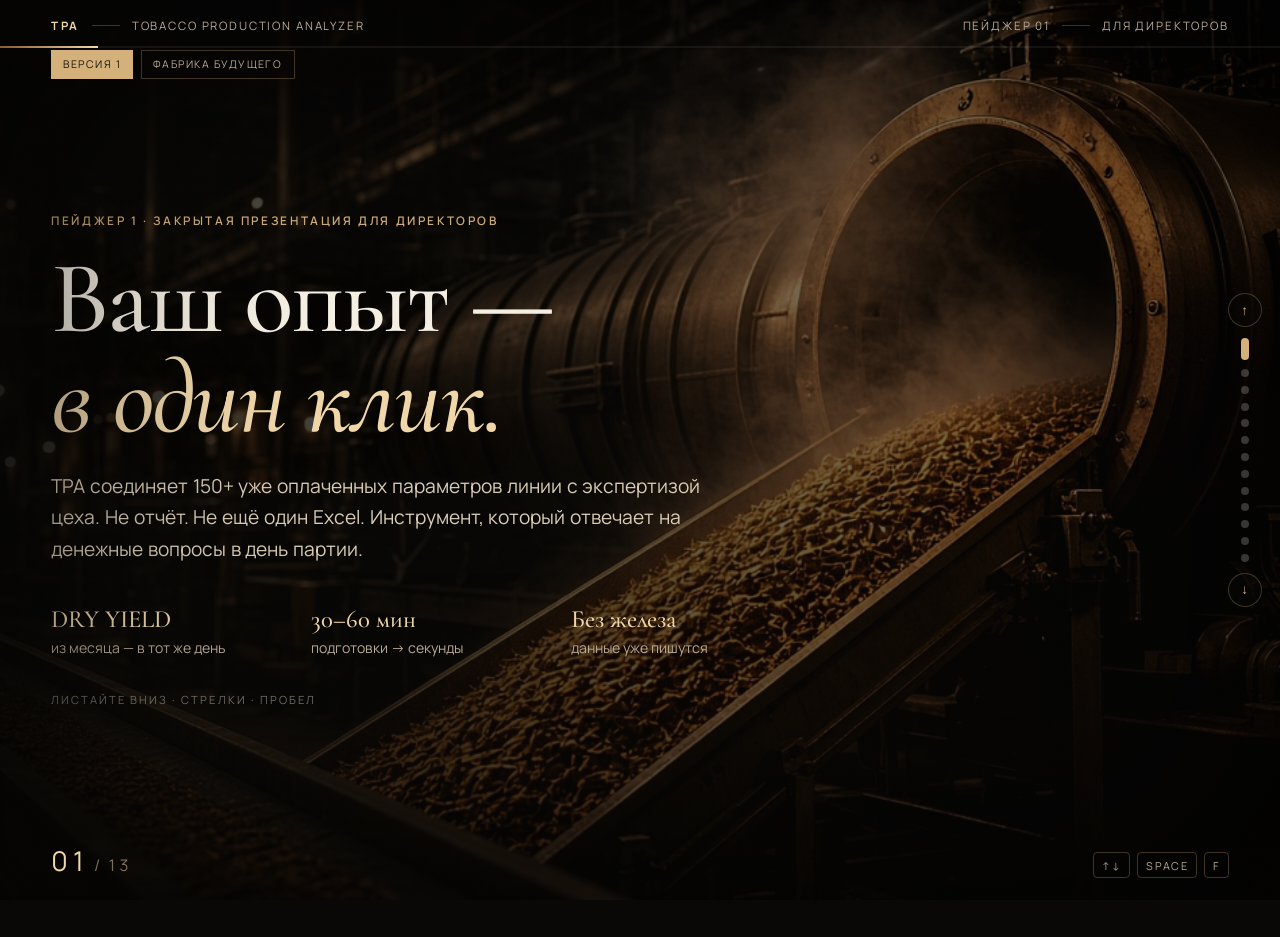
==== commit acddf552: "Add Factory of the Future director deck with tobacco-leaf photography Second HTML version sells TPA " ====
--- a/index.html
+++ b/index.html
@@ -37,6 +37,11 @@
       </div>
     </header>
 
+    <nav class="versions" aria-label="Версии презентации">
+      <a href="index.html" class="is-on">Версия 1</a>
+      <a href="fabrika-buduschego.html">Фабрика Будущего</a>
+    </nav>
+
     <aside class="rail" aria-label="Навигация по слайдам">
       <button class="rail__btn" data-nav="prev" aria-label="Предыдущий слайд">↑</button>
       <ol class="dots"></ol>
--- a/assets/css/pager.css
+++ b/assets/css/pager.css
@@ -80,6 +80,33 @@
   width: 28px;
   height: 1px;
   background: var(--line);
+}
+
+.versions {
+  position: fixed;
+  top: 3.15rem;
+  left: var(--pad);
+  z-index: 55;
+  display: flex;
+  gap: 0.45rem;
+}
+
+.versions a {
+  text-decoration: none;
+  color: var(--muted);
+  border: 1px solid var(--line);
+  padding: 0.38rem 0.7rem;
+  font-size: 0.66rem;
+  letter-spacing: 0.14em;
+  text-transform: uppercase;
+  background: rgba(9, 8, 6, 0.45);
+  backdrop-filter: blur(8px);
+}
+
+.versions a.is-on {
+  color: #1a140c;
+  background: var(--gold);
+  border-color: var(--gold);
 }
 
 .progress {
@@ -668,6 +695,12 @@
     display: none;
   }
 
+  .versions {
+    top: auto;
+    bottom: 3.4rem;
+    left: 1rem;
+  }
+
   .slide__inner {
     padding-top: 5.4rem;
     overflow: auto;
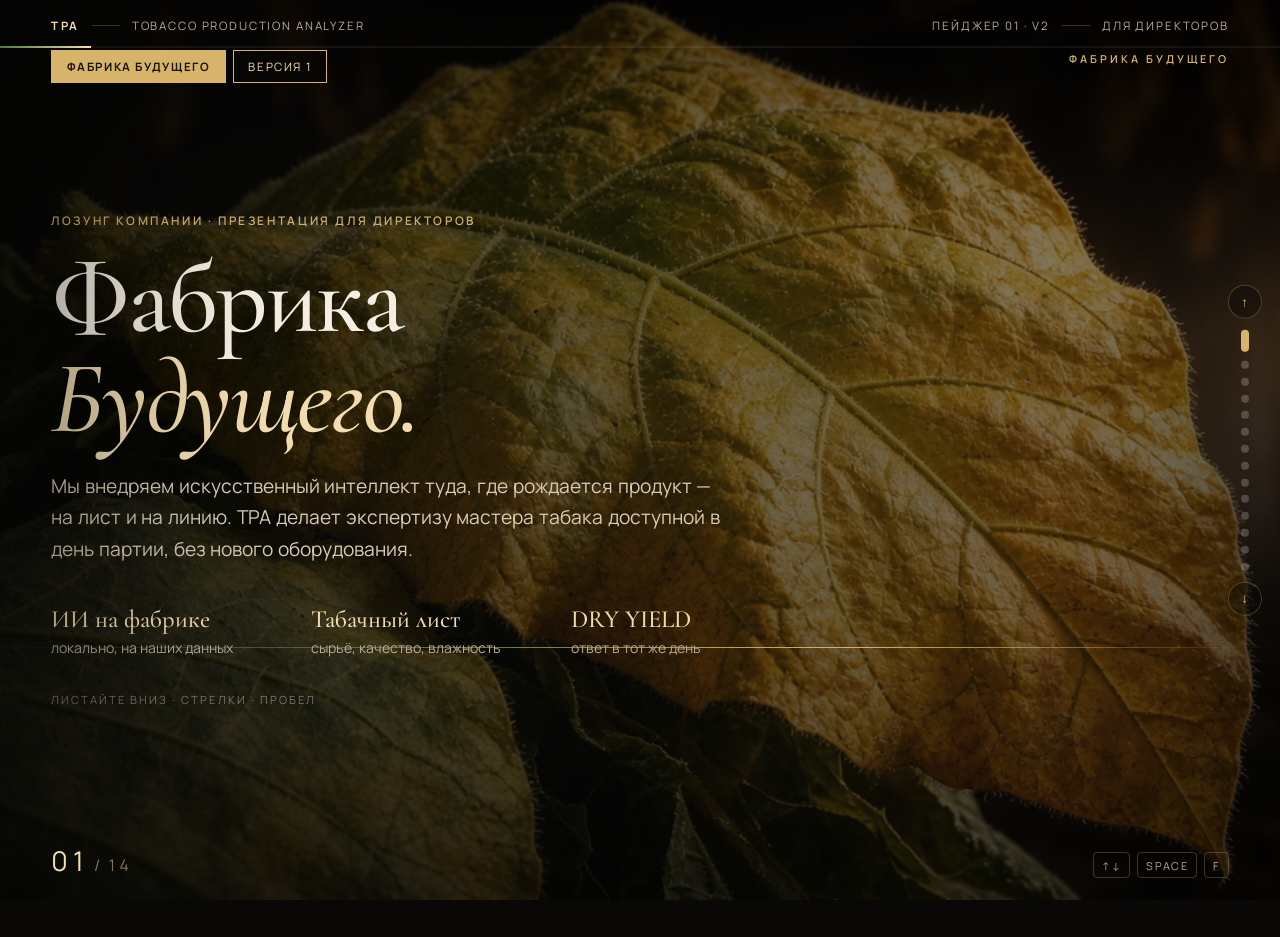
==== commit 4aea534f: "Make Factory of the Future the default presentation index.html now opens the tobacco-leaf / AI deck." ====
--- a/index.html
+++ b/index.html
@@ -3,10 +3,10 @@
   <head>
     <meta charset="UTF-8" />
     <meta name="viewport" content="width=device-width, initial-scale=1.0" />
-    <title>TPA · Пейджер 1 · Для директоров</title>
+    <title>TPA · Фабрика Будущего · Для директоров</title>
     <meta
       name="description"
-      content="TPA — Tobacco Production Analyzer. Данные уже на вашей линии. Опыт цеха — в один клик."
+      content="Фабрика Будущего: TPA внедряет искусственный интеллект на табачной фабрике. Опыт чтения листа — в один клик."
     />
     <link rel="preconnect" href="https://fonts.googleapis.com" />
     <link rel="preconnect" href="https://fonts.gstatic.com" crossorigin />
@@ -15,9 +15,13 @@
       rel="stylesheet"
     />
     <link rel="stylesheet" href="assets/css/pager.css" />
-    <link rel="icon" href="data:image/svg+xml,%3Csvg xmlns='http://www.w3.org/2000/svg' viewBox='0 0 64 64'%3E%3Crect width='64' height='64' rx='10' fill='%23090806'/%3E%3Ctext x='32' y='42' text-anchor='middle' font-family='Georgia' font-size='22' fill='%23d4b07a'%3ETPA%3C/text%3E%3C/svg%3E" />
+    <link rel="stylesheet" href="assets/css/pager-future.css" />
+    <link
+      rel="icon"
+      href="data:image/svg+xml,%3Csvg xmlns='http://www.w3.org/2000/svg' viewBox='0 0 64 64'%3E%3Crect width='64' height='64' rx='10' fill='%23090806'/%3E%3Ctext x='32' y='42' text-anchor='middle' font-family='Georgia' font-size='22' fill='%23d4b07a'%3ETPA%3C/text%3E%3C/svg%3E"
+    />
   </head>
-  <body>
+  <body class="future">
     <div class="noise" aria-hidden="true"></div>
     <div class="vignette" aria-hidden="true"></div>
 
@@ -28,7 +32,7 @@
         <span>Tobacco Production Analyzer</span>
       </div>
       <div class="chrome__meta">
-        <span>Пейджер 01</span>
+        <span>Пейджер 01 · v2</span>
         <span class="chrome__sep"></span>
         <span>Для директоров</span>
       </div>
@@ -38,9 +42,10 @@
     </header>
 
     <nav class="versions" aria-label="Версии презентации">
-      <a href="index.html" class="is-on">Версия 1</a>
-      <a href="fabrika-buduschego.html">Фабрика Будущего</a>
+      <a href="index.html" class="is-on">Фабрика Будущего</a>
+      <a href="pager1-v1.html">Версия 1</a>
     </nav>
+    <p class="slogan-mark">Фабрика Будущего</p>
 
     <aside class="rail" aria-label="Навигация по слайдам">
       <button class="rail__btn" data-nav="prev" aria-label="Предыдущий слайд">↑</button>
@@ -51,128 +56,149 @@
     <div class="counter" aria-live="polite">
       <span class="counter__now">01</span>
       <span class="counter__slash">/</span>
-      <span class="counter__all">13</span>
+      <span class="counter__all">14</span>
     </div>
 
     <main class="deck" id="deck">
-      <section class="slide is-active" data-theme="hero" data-title="Старт">
-        <div class="slide__bg kenburns bg-hero"></div>
+      <section class="slide is-active" data-theme="hero" data-title="Фабрика Будущего">
+        <div class="slide__bg kenburns bg2-hero"></div>
         <div class="slide__veil veil--heavy"></div>
+        <div class="ai-line" aria-hidden="true"></div>
         <div class="slide__inner cover">
-          <p class="eyebrow reveal" style="--d: 0.05s">Пейджер 1 · Закрытая презентация для директоров</p>
-          <h1 class="display reveal" style="--d: 0.18s">
-            Ваш опыт —<br /><em>в один клик.</em>
+          <p class="eyebrow reveal" style="--d: 0.05s">Лозунг компании · Презентация для директоров</p>
+          <h1 class="display reveal" style="--d: 0.16s">
+            Фабрика<br /><em>Будущего.</em>
           </h1>
-          <p class="lead reveal" style="--d: 0.36s">
-            TPA соединяет 150+ уже оплаченных параметров линии с экспертизой цеха.
-            Не отчёт. Не ещё один Excel. Инструмент, который отвечает на денежные вопросы в день партии.
+          <p class="lead reveal" style="--d: 0.34s">
+            Мы внедряем искусственный интеллект туда, где рождается продукт — на лист и на линию.
+            TPA делает экспертизу мастера табака доступной в день партии, без нового оборудования.
           </p>
-          <div class="cover__meta reveal" style="--d: 0.5s">
+          <div class="cover__meta reveal leaf-chip" style="--d: 0.5s">
+            <div>
+              <strong>ИИ на фабрике</strong>
+              <span>локально, на наших данных</span>
+            </div>
+            <div>
+              <strong>Табачный лист</strong>
+              <span>сырьё, качество, влажность</span>
+            </div>
             <div>
               <strong>DRY YIELD</strong>
-              <span>из месяца — в тот же день</span>
-            </div>
-            <div>
-              <strong>30–60 мин</strong>
-              <span>подготовки → секунды</span>
-            </div>
-            <div>
-              <strong>Без железа</strong>
-              <span>данные уже пишутся</span>
+              <span>ответ в тот же день</span>
             </div>
           </div>
           <p class="hint reveal" style="--d: 0.7s">Листайте вниз · стрелки · пробел</p>
         </div>
       </section>
 
-      <section class="slide" data-theme="problem" data-title="Типичный день">
-        <div class="slide__bg kenburns bg-unused"></div>
+      <section class="slide" data-theme="leaf" data-title="Лист">
+        <div class="slide__bg kenburns bg2-field"></div>
         <div class="slide__veil veil--mid"></div>
         <div class="slide__inner split">
           <div>
-            <p class="eyebrow reveal">01 · Проблема, которую все узнают</p>
+            <p class="eyebrow reveal">01 · Мы табачная компания</p>
+            <h2 class="reveal" style="--d: 0.12s">Всё начинается с листа.</h2>
+            <p class="body reveal" style="--d: 0.24s">
+              Происхождение, текстура, влажность, как лист ведёт себя в сушилке — это не «ещё один параметр».
+              Это продукт. Фабрика Будущего умеет читать лист так же внимательно, как мастер, и делает это по каждой партии.
+            </p>
+          </div>
+          <ul class="ticks reveal" style="--d: 0.32s">
+            <li>Лист задаёт Yield ещё до входа на линию</li>
+            <li>Одинаковое сырьё может быть переработано по-разному</li>
+            <li>Вопрос «линия или лот?» должен закрываться за минуту</li>
+            <li>ИИ не заменяет мастера — он несёт его глаз на каждую смену</li>
+          </ul>
+        </div>
+      </section>
+
+      <section class="slide" data-theme="problem" data-title="Типичный день">
+        <div class="slide__bg kenburns bg2-cure"></div>
+        <div class="slide__veil veil--mid"></div>
+        <div class="slide__inner split">
+          <div>
+            <p class="eyebrow reveal">02 · Пока ИИ не включён</p>
             <h2 class="reveal" style="--d: 0.12s">Партия закончилась.<br />DRY Yield не в норме.</h2>
             <p class="body reveal" style="--d: 0.24s">
-              Дальше — знакомый цикл: открыть базу, вытянуть параметры, вспомнить, что именно смотреть, свести в Excel,
-              сравнить с хорошей партией, поспрашивать коллег.
+              Дальше знакомый цикл без искусственного интеллекта: база, Excel, поиск «той самой» партии, очередь к эксперту.
+              Фабрика Будущего так не работает.
             </p>
           </div>
           <ol class="cycle reveal" style="--d: 0.32s">
-            <li><span>01</span>База и выгрузка</li>
-            <li><span>02</span>Excel и сводка</li>
-            <li><span>03</span>Поиск «той самой» партии</li>
-            <li><span>04</span>Очередь к эксперту</li>
-            <li class="cycle__fail"><span>05</span>Если его нет в Control Room — с нуля</li>
+            <li><span>01</span>Выгрузка и Excel</li>
+            <li><span>02</span>Вспомнить, что смотреть на листе и на линии</li>
+            <li><span>03</span>Спросить коллегу, если он в Control Room</li>
+            <li class="cycle__fail"><span>04</span>Если нет — опыт листа начинается с нуля</li>
           </ol>
         </div>
       </section>
 
-      <section class="slide" data-theme="paid" data-title="Уже оплачено">
-        <div class="slide__bg kenburns slow bg-connector"></div>
+      <section class="slide" data-theme="paid" data-title="Данные">
+        <div class="slide__bg kenburns slow bg2-ai"></div>
         <div class="slide__veil veil--heavy"></div>
         <div class="slide__inner">
-          <p class="eyebrow reveal">02 · Мы уже всё заплатили</p>
-          <h2 class="reveal" style="--d: 0.1s">Данные честно пишутся.<br />Мы ими почти не пользуемся.</h2>
+          <p class="eyebrow reveal">03 · Инфраструктура уже есть</p>
+          <h2 class="reveal" style="--d: 0.1s">Лист уже оцифрован.<br />ИИ его ещё не читает.</h2>
           <div class="stats">
             <article class="stat reveal" style="--d: 0.2s">
               <div class="stat__n" data-count="150" data-suffix="+">0</div>
-              <p>технологических параметров по каждой партии уже фиксирует линия</p>
+              <p>параметров партии уже пишутся: сушка, влажность листа, газ, напыление, лоты</p>
             </article>
             <article class="stat reveal" style="--d: 0.32s">
               <div class="stat__n" data-count="15" data-prefix="~">0</div>
-              <p>знакомых показателей мы системно смотрим. Остальные 130+ лежат зря</p>
+              <p>показателей смотрим глазами. Остальные 130+ — слепая зона Фабрики Будущего</p>
             </article>
             <article class="stat reveal" style="--d: 0.44s">
-              <div class="stat__n muted-n">PSS4</div>
-              <p>датчики, кубы ODC, Process Parameter List — сбор уже оплачен</p>
-            </article>
-          </div>
-        </div>
-      </section>
-
-      <section class="slide" data-theme="gap" data-title="Разрыв">
+              <div class="stat__n muted-n">AI</div>
+              <p>TPA ставит локальную модель на эти данные — без облака и без нового железа</p>
+            </article>
+          </div>
+        </div>
+      </section>
+
+      <section class="slide" data-theme="gap" data-title="Три элемента">
         <div class="slide__veil veil--solid"></div>
         <div class="slide__inner">
-          <p class="eyebrow reveal">03 · Вот и вся проблема</p>
-          <h2 class="reveal" style="--d: 0.12s">Данные есть. Опыт есть.<br />Они не соединены.</h2>
+          <p class="eyebrow reveal">04 · Формула Фабрики Будущего</p>
+          <h2 class="reveal" style="--d: 0.12s">Лист. Данные. Искусственный интеллект.</h2>
           <div class="triad">
             <article class="card reveal" style="--d: 0.22s">
               <span class="card__k">01</span>
-              <h3>Данные</h3>
-              <p>Температуры, влажность, газ, конвейер, напыление, простои, пробы, состав лотов.</p>
+              <h3>Табачный лист</h3>
+              <p>Лоты, происхождение, текстура, влажность. То, из чего делается Yield и качество.</p>
             </article>
             <article class="card reveal" style="--d: 0.34s">
               <span class="card__k">02</span>
-              <h3>Опыт</h3>
-              <p>Как читать цифры, когда что-то пошло не так — живёт в двух-трёх головах. Не передаётся.</p>
+              <h3>Данные линии</h3>
+              <p>PSS4, кубы ODC, PPL — уже оплачены. 150+ параметров по каждой партии.</p>
             </article>
             <article class="card card--gold reveal" style="--d: 0.46s">
               <span class="card__k">03</span>
-              <h3>TPA</h3>
-              <p>Третий элемент: инструмент, который соединяет оплаченные данные и экспертизу цеха.</p>
-            </article>
-          </div>
-        </div>
-      </section>
-
-      <section class="slide" data-theme="what" data-title="Что такое TPA">
-        <div class="slide__bg kenburns bg-ai"></div>
+              <h3>TPA · ИИ</h3>
+              <p>Соединяет лист и линию. Отвечает как коллега: гипотеза, исключения, уверенность.</p>
+            </article>
+          </div>
+        </div>
+      </section>
+
+      <section class="slide" data-theme="what" data-title="ИИ на фабрике">
+        <div class="slide__bg kenburns bg2-brief"></div>
         <div class="slide__veil veil--mid"></div>
         <div class="slide__inner split">
           <div>
-            <p class="eyebrow reveal">04 · Что вы покупаете</p>
-            <h2 class="reveal" style="--d: 0.12s">Локальный анализатор партий. Не облако. Не отчёт к пятнице.</h2>
+            <p class="eyebrow reveal">05 · Как внедряем ИИ</p>
+            <h2 class="reveal" style="--d: 0.12s">Не пилот в облаке. ИИ на рабочем месте цеха.</h2>
             <p class="body reveal" style="--d: 0.24s">
-              TPA — Tobacco Production Analyzer. Веб-приложение на рабочем месте. Берёт данные напрямую из производственных баз MSSQL.
-              Всё, что есть в PSS4, кубах ODC и Process Parameter List, видно на одном экране.
+              TPA — локальное веб-приложение. Модель не уходит в интернет. Она видит партию, наши описания 150+ параметров,
+              документы PR-OM и уроки мастеров по листу. Это и есть искусственный интеллект Фабрики Будущего.
             </p>
           </div>
           <ul class="ticks reveal" style="--d: 0.32s">
-            <li>Запуск на рабочем месте, в браузере</li>
-            <li>Прямой доступ к цеховым базам — без ручных выгрузок</li>
-            <li>Одна партия — один экран. Ноль запросов</li>
-            <li>Сравнение 14 партий смеси — за десять секунд</li>
-            <li>AI-разбор на локальной модели и вашей базе знаний</li>
+            <li>Запуск в браузере на рабочем месте</li>
+            <li>Прямой доступ к MSSQL, PSS4, ODC, PPL</li>
+            <li>Одна партия — один экран, включая лоты листа</li>
+            <li>Сравнение 14 партий смеси за десять секунд</li>
+            <li>AI-разбор на языке производства, не общих фраз</li>
           </ul>
         </div>
       </section>
@@ -180,52 +206,52 @@
       <section class="slide" data-theme="money" data-title="Четыре вопроса">
         <div class="slide__veil veil--solid"></div>
         <div class="slide__inner">
-          <p class="eyebrow reveal">05 · Не «хорошо бы». Нужно</p>
-          <h2 class="reveal" style="--d: 0.1s">Четыре денежных вопроса цеха.</h2>
-          <p class="body reveal" style="--d: 0.2s">Сегодня у каждого либо нет ответа, либо ответ медленный.</p>
+          <p class="eyebrow reveal">06 · Зачем ИИ директорам</p>
+          <h2 class="reveal" style="--d: 0.1s">Четыре денежных вопроса вокруг листа.</h2>
+          <p class="body reveal" style="--d: 0.2s">Фабрика Будущего отвечает на них в день партии — не в конце месяца.</p>
           <div class="quad">
             <article class="q reveal" style="--d: 0.26s">
               <em>01</em>
               <h3>DRY YIELD</h3>
-              <p>Главный KPI. Каждый потерянный пункт — сырьё, энергия и мощность, которые уже прошли через линию.</p>
+              <p>Сколько листа дошло до выхода. Каждый потерянный пункт — сырьё, энергия, мощность.</p>
             </article>
             <article class="q reveal" style="--d: 0.36s">
               <em>02</em>
               <h3>Качество</h3>
-              <p>Не «хорошее?», а «что именно отличало эту партию от нормальных?» — по 150+ параметрам.</p>
+              <p>Что на листе и на линии отличало партию от нормальных — по 150+ параметрам.</p>
             </article>
             <article class="q reveal" style="--d: 0.46s">
               <em>03</em>
-              <h3>Влагомеры</h3>
-              <p>Если датчик «уходит», контур сушит не так. Вопрос калибровки перестаёт быть мнением.</p>
+              <h3>Влага листа</h3>
+              <p>Если влагомер «уходит», сушка работает не по листу. Калибровка становится таблицей.</p>
             </article>
             <article class="q reveal" style="--d: 0.56s">
               <em>04</em>
-              <h3>Табачные лоты</h3>
-              <p>«Линия виновата или сырьё?» — состав лотов виден вместе с параметрами. За минуту.</p>
+              <h3>Лоты листа</h3>
+              <p>«Линия виновата или сырьё?» Происхождение и текстура — рядом с процессом.</p>
             </article>
           </div>
         </div>
       </section>
 
       <section class="slide" data-theme="yield" data-title="DRY YIELD">
-        <div class="slide__bg kenburns bg-yield"></div>
+        <div class="slide__bg kenburns bg2-inspect"></div>
         <div class="slide__veil veil--mid"></div>
         <div class="slide__inner split">
           <div>
-            <p class="eyebrow reveal">06 · Главный KPI цеха</p>
-            <h2 class="reveal" style="--d: 0.12s">DRY YIELD: из конца месяца — в тот же день.</h2>
+            <p class="eyebrow reveal">07 · Главный KPI цеха</p>
+            <h2 class="reveal" style="--d: 0.12s">ИИ читает Yield, пока лист ещё в памяти смены.</h2>
             <p class="body reveal" style="--d: 0.24s">
-              Соотношение полученного табака (к 0% влажности) к тому, что должно было быть загружено. Чем ближе к 100%, тем лучше.
-              TPA показывает отклонение, гипотезу и основания — пока открывается браузер.
+              Соотношение полученного табака (к 0% влажности) к загруженному листу. TPA показывает отклонение, гипотезу
+              и основания — пока открывается браузер.
             </p>
           </div>
-          <ul class="ticks ticks--tight reveal" style="--d: 0.3s">
-            <li>Значение по партии сразу в списке — не в периодическом отчёте</li>
-            <li>Отклонение от цели смеси на виду; AI прямо говорит, где мы от цели</li>
-            <li>Причина не гадание: параметры вне цели и связи секций</li>
-            <li>Отдельный пункт: что точно <strong>не</strong> причина</li>
-            <li>Сравнение с хорошей партией — параметр за параметром</li>
+          <ul class="ticks reveal" style="--d: 0.3s">
+            <li>Yield партии сразу в списке, не в месячном отчёте</li>
+            <li>ИИ говорит, где мы от цели смеси</li>
+            <li>Связи секций и параметры вне цели — не гадание</li>
+            <li>Отдельно: что точно не причина</li>
+            <li>Сравнение с хорошей партией того же листа</li>
           </ul>
         </div>
       </section>
@@ -233,31 +259,31 @@
       <section class="slide" data-theme="pillars" data-title="Качество · Влага · Лоты">
         <div class="slide__veil veil--solid"></div>
         <div class="slide__inner">
-          <p class="eyebrow reveal">07 · Три остальных рычага</p>
-          <h2 class="reveal" style="--d: 0.1s">Качество. Калибровка. Сырьё.</h2>
+          <p class="eyebrow reveal">08 · Три рычага на листе</p>
+          <h2 class="reveal" style="--d: 0.1s">Качество. Влажность. Происхождение.</h2>
           <div class="pillars">
             <article class="pillar reveal" style="--d: 0.2s">
-              <div class="pillar__photo bg-quality"></div>
-              <h3>Качество продукта</h3>
-              <p>
-                Цели и статусы В ЦЕЛИ / ВНЕ ЦЕЛИ. Параметры, изменённые оператором вручную, помечены отдельно.
-                Проблемная партия сравнивается с эталонной — только значимые отличия.
+              <div class="pillar__photo bg2-inspect"></div>
+              <h3>Качество листа</h3>
+              <p>
+                Цели В ЦЕЛИ / ВНЕ ЦЕЛИ. Ручные правки оператора помечены. Проблемная партия сравнивается с эталонной —
+                только значимые отличия.
               </p>
             </article>
             <article class="pillar reveal" style="--d: 0.34s">
-              <div class="pillar__photo bg-moisture"></div>
-              <h3>Калибровка влагомеров</h3>
-              <p>
-                Пробы тримовки против лаборатории QA. Устойчивое расхождение от 0,2% — уже величина коррекции.
-                Вопрос «какой влагомер ушёл и насколько» становится таблицей.
+              <div class="pillar__photo bg2-moisture"></div>
+              <h3>Влажность листа</h3>
+              <p>
+                Пробы тримовки против лаборатории QA. Расхождение от 0,2% — уже величина коррекции влагомера.
+                Тихий параметр, который двигает и качество, и Yield.
               </p>
             </article>
             <article class="pillar reveal" style="--d: 0.48s">
-              <div class="pillar__photo bg-lots"></div>
-              <h3>Табачные лоты</h3>
-              <p>
-                Происхождение, текстура, вес — в той же таблице, что и процесс. Сначала вопрос «сырьё было одинаковым?»,
-                и только потом технические причины.
+              <div class="pillar__photo bg2-lots"></div>
+              <h3>Лоты листа</h3>
+              <p>
+                Происхождение, текстура, вес — в той же таблице, что процесс. Сначала «лист был одинаковым?»,
+                потом технические причины.
               </p>
             </article>
           </div>
@@ -267,12 +293,12 @@
       <section class="slide" data-theme="shift" data-title="Было / Стало">
         <div class="slide__veil veil--solid"></div>
         <div class="slide__inner">
-          <p class="eyebrow reveal">08 · Сдвиг для производства</p>
-          <h2 class="reveal" style="--d: 0.1s">Экспертиза перестаёт быть заложницей календаря.</h2>
+          <p class="eyebrow reveal">09 · Что меняет ИИ</p>
+          <h2 class="reveal" style="--d: 0.1s">Мастер листа больше не заложника календаря.</h2>
           <div class="table reveal" style="--d: 0.22s">
             <div class="table__head">
               <span>Было</span>
-              <span>Стало</span>
+              <span>Фабрика Будущего</span>
             </div>
             <div class="table__row">
               <span>30–60 минут на подготовку данных</span>
@@ -283,54 +309,51 @@
               <span>1–2 минуты, включая AI и экспорт</span>
             </div>
             <div class="table__row">
-              <span>«Что проверять?» — спросить у эксперта</span>
-              <span>Система сама расставляет приоритеты</span>
+              <span>«Что смотреть на листе?» — спросить эксперта</span>
+              <span>ИИ сам расставляет приоритеты</span>
             </div>
             <div class="table__row">
               <span>Ответ, когда эксперт свободен</span>
               <span>Ответ в любой момент, с аргументами</span>
             </div>
             <div class="table__row">
-              <span>Решения живут в чатах и головах</span>
-              <span>Полный лог анализов и диалогов</span>
+              <span>Знание листа живёт в двух-трёх головах</span>
+              <span>Полный лог анализов и уроков</span>
             </div>
             <div class="table__row">
               <span>Новичок 3–6 месяцев нащупывает базу</span>
-              <span>Система объясняет логику в работе</span>
+              <span>Система объясняет лист и линию в работе</span>
             </div>
           </div>
         </div>
       </section>
 
       <section class="slide" data-theme="steps" data-title="Три шага">
-        <div class="slide__bg kenburns bg-connector"></div>
+        <div class="slide__bg kenburns bg2-ai"></div>
         <div class="slide__veil veil--heavy"></div>
         <div class="slide__inner">
-          <p class="eyebrow reveal">09 · Как это выглядит в работе</p>
-          <h2 class="reveal" style="--d: 0.1s">Три шага. Без ритуала выгрузки.</h2>
+          <p class="eyebrow reveal">10 · Как ИИ работает в смене</p>
+          <h2 class="reveal" style="--d: 0.1s">Три шага. Лист и линия на одном экране.</h2>
           <div class="steps">
             <article class="step reveal" style="--d: 0.22s">
               <span>01</span>
-              <h3>Вижу партию целиком</h3>
-              <p>
-                Период, смесь, партия. Секции FTD, DCC, BC/BS/AC, Cutter, фидеры, BFS. Цель и допуск PPL. Ручные правки оператора.
-                Лоты. Пробы влагомеров. Ноль запросов.
+              <h3>Вижу партию и лист</h3>
+              <p>
+                Период, смесь, партия. Секции линии, цель PPL, ручные правки, лоты листа, пробы влагомеров. Ноль запросов.
               </p>
             </article>
             <article class="step reveal" style="--d: 0.36s">
               <span>02</span>
               <h3>Сравниваю за секунды</h3>
               <p>
-                Две, пять, четырнадцать партий. Значение, отклонение, серьёзность. Фильтр «только значимые».
-                Экспорт с целями PPL и рецепта. Полдня Excel — десять секунд.
+                Две, пять, четырнадцать партий. Отличия по процессу и по сырью. Полдня Excel — десять секунд.
               </p>
             </article>
             <article class="step reveal" style="--d: 0.5s">
               <span>03</span>
-              <h3>Задаю вопрос как коллеге</h3>
-              <p>
-                Локальная модель + ваши 150+ описаний параметров + PR-OM + уроки. Гипотеза, исключения, уверенность.
-                Если данных мало — говорит об этом, а не выдумывает.
+              <h3>Спрашиваю ИИ как коллегу</h3>
+              <p>
+                Локальная модель + описания параметров + уроки по листу. Гипотеза, исключения, уверенность. Без выдумок.
               </p>
             </article>
           </div>
@@ -338,28 +361,28 @@
       </section>
 
       <section class="slide" data-theme="trust" data-title="Доверие">
-        <div class="slide__bg kenburns bg-ai"></div>
+        <div class="slide__bg kenburns bg2-brief"></div>
         <div class="slide__veil veil--mid"></div>
         <div class="slide__inner">
-          <p class="eyebrow reveal">10 · Справедливый вопрос</p>
-          <h2 class="reveal" style="--d: 0.1s">«А он что, правда понимает производство?»</h2>
-          <div class="triad triad--trust">
+          <p class="eyebrow reveal">11 · ИИ, которому можно отдать смену</p>
+          <h2 class="reveal" style="--d: 0.1s">Он понимает производство — потому что учится на нашем листе.</h2>
+          <div class="triad">
             <article class="card reveal" style="--d: 0.22s">
               <span class="card__k">I</span>
               <h3>Не из интернета</h3>
-              <p>Нет доступа в сеть и к чужим базам. Только эта партия, наши правила, наши описания, наши уроки.</p>
+              <p>Нет доступа в сеть. Только эта партия, наши правила, наши описания листа и наши уроки.</p>
             </article>
             <article class="card reveal" style="--d: 0.34s">
               <span class="card__k">II</span>
               <h3>Не чёрный ящик</h3>
-              <p>У каждой гипотезы — параметры-основания. Данные и версия правил сохранены. Анализ воспроизводим.</p>
+              <p>У каждой гипотезы — параметры-основания. Анализ воспроизводим. Данные сохранены.</p>
             </article>
             <article class="card card--gold reveal" style="--d: 0.46s">
               <span class="card__k">III</span>
-              <h3>Судья — эксперт</h3>
-              <p>
-                Любой фрагмент можно поправить. Подтверждённые уроки входят в базу. Через месяц система знает наши типовые
-                проблемы лучше нового сотрудника.
+              <h3>Судья — мастер</h3>
+              <p>
+                Любой вывод можно поправить. Подтверждённые уроки входят в базу. Через месяц ИИ знает наши типовые
+                проблемы по листу лучше нового сотрудника.
               </p>
             </article>
           </div>
@@ -370,31 +393,31 @@
         <div class="slide__veil veil--solid"></div>
         <div class="slide__inner split road">
           <div>
-            <p class="eyebrow reveal">11 · Рост без нового оборудования</p>
-            <h2 class="reveal" style="--d: 0.1s">Сейчас — быстрый разбор. Дальше — упреждение.</h2>
+            <p class="eyebrow reveal">12 · Дорожная карта Фабрики Будущего</p>
+            <h2 class="reveal" style="--d: 0.1s">Сначала быстрый разбор. Затем ИИ, который предупреждает.</h2>
             <p class="body reveal" style="--d: 0.22s">
-              Все следующие шаги — на уже собранных данных. Не новое железо. Фокус анализа.
+              Все шаги — на уже собранных данных листа и линии. Не новое железо. Фокус интеллекта.
             </p>
           </div>
           <ol class="roadmap reveal" style="--d: 0.3s">
             <li>
               <strong>Прогноз DRY Yield в середине партии</strong>
-              <span>пока партию ещё можно спасти</span>
+              <span>пока лист ещё можно спасти</span>
             </li>
             <li>
               <strong>Контроль стабильности</strong>
-              <span>дрейф параметров до того, как он станет браком</span>
+              <span>дрейф параметров до брака</span>
             </li>
             <li>
-              <strong>Скрытые зависимости</strong>
-              <span>какие из 150+ параметров реально двигают Yield</span>
+              <strong>Скрытые зависимости листа и линии</strong>
+              <span>какие из 150+ параметров двигают Yield</span>
             </li>
             <li>
               <strong>Перенос удачной комбинации</strong>
-              <span>на следующую партию с аналогичным сырьём</span>
+              <span>на следующую партию с тем же сырьём</span>
             </li>
             <li>
-              <strong>IS / ET и участок Kitchen</strong>
+              <strong>IS / ET и Kitchen</strong>
               <span>досыпки, соусы и ароматы — уже есть в данных</span>
             </li>
           </ol>
@@ -402,23 +425,25 @@
       </section>
 
       <section class="slide" data-theme="close" data-title="Решение">
-        <div class="slide__bg kenburns bg-plant"></div>
+        <div class="slide__bg kenburns bg2-factory"></div>
         <div class="slide__veil veil--heavy"></div>
+        <div class="ai-line" aria-hidden="true"></div>
+        <p class="watermark" aria-hidden="true">Фабрика Будущего</p>
         <div class="slide__inner cover cover--end">
           <p class="eyebrow reveal">Решение</p>
           <h2 class="display reveal" style="--d: 0.12s">
-            Данные уже на<br />вашей линии.<br /><em>Включим?</em>
+            Фабрика Будущего<br />начинается с листа.<br /><em>Включим ИИ?</em>
           </h2>
           <p class="lead reveal" style="--d: 0.3s">
-            Внедрение — не разовое событие. Каждый разобранный кейс делает систему точнее на ваших партиях.
-            Отдельного периода обучения нет: обучение — это сама работа.
+            Отдельного периода обучения нет: каждый разобранный кейс по нашему табаку делает модель точнее.
+            Данные уже на линии. Лист уже в цехе. Осталось соединить.
           </p>
           <div class="cta-row reveal" style="--d: 0.46s">
-            <div class="cta-chip">Локально</div>
+            <div class="cta-chip">Локальный ИИ</div>
+            <div class="cta-chip">Табачный лист</div>
             <div class="cta-chip">Без нового оборудования</div>
-            <div class="cta-chip">Ответ в день партии</div>
-          </div>
-          <p class="sign reveal" style="--d: 0.62s">TPA · Tobacco Production Analyzer · Пейджер 1</p>
+          </div>
+          <p class="sign reveal" style="--d: 0.62s">TPA · Фабрика Будущего · Пейджер 1 · v2</p>
         </div>
       </section>
     </main>
--- a/assets/css/pager.css
+++ b/assets/css/pager.css
@@ -93,13 +93,13 @@
 
 .versions a {
   text-decoration: none;
-  color: var(--muted);
-  border: 1px solid var(--line);
-  padding: 0.38rem 0.7rem;
-  font-size: 0.66rem;
+  color: var(--gold-2);
+  border: 1px solid var(--gold);
+  padding: 0.5rem 0.9rem;
+  font-size: 0.72rem;
   letter-spacing: 0.14em;
   text-transform: uppercase;
-  background: rgba(9, 8, 6, 0.45);
+  background: rgba(9, 8, 6, 0.72);
   backdrop-filter: blur(8px);
 }
 
@@ -107,6 +107,7 @@
   color: #1a140c;
   background: var(--gold);
   border-color: var(--gold);
+  font-weight: 700;
 }
 
 .progress {
--- a/assets/css/pager-future.css
+++ b/assets/css/pager-future.css
@@ -0,0 +1,108 @@
+body.future {
+  --gold: #d8b36a;
+  --gold-2: #f3ddb0;
+  --leaf: #8fbf6a;
+}
+
+.slogan-mark {
+  position: fixed;
+  right: var(--pad);
+  top: 3.2rem;
+  z-index: 55;
+  color: var(--gold);
+  letter-spacing: 0.28em;
+  text-transform: uppercase;
+  font-size: 0.68rem;
+  font-weight: 600;
+}
+
+.future .progress__bar {
+  background: linear-gradient(90deg, #4f7a38, var(--gold-2));
+}
+
+.watermark {
+  position: absolute;
+  right: -2rem;
+  bottom: 8%;
+  font-family: "Cormorant Garamond", Georgia, serif;
+  font-size: clamp(4rem, 12vw, 10rem);
+  color: rgba(243, 221, 176, 0.05);
+  letter-spacing: -0.04em;
+  pointer-events: none;
+  white-space: nowrap;
+  transform: rotate(-8deg);
+}
+
+.ai-line {
+  position: absolute;
+  inset: auto 0 28% 0;
+  height: 1px;
+  background: linear-gradient(90deg, transparent, rgba(143, 191, 106, 0.55), var(--gold), transparent);
+  animation: pulse 3.4s ease-in-out infinite;
+  pointer-events: none;
+}
+
+@keyframes pulse {
+  0%,
+  100% {
+    opacity: 0.25;
+    transform: scaleX(0.85);
+  }
+  50% {
+    opacity: 1;
+    transform: scaleX(1);
+  }
+}
+
+.bg2-hero {
+  background-image: url("../img/v2/leaf-hero.jpg");
+}
+.bg2-field {
+  background-image: url("../img/v2/leaf-field.jpg");
+}
+.bg2-inspect {
+  background-image: url("../img/v2/leaf-inspect.jpg");
+}
+.bg2-cure {
+  background-image: url("../img/v2/leaf-cure.jpg");
+}
+.bg2-ai {
+  background-image: url("../img/v2/leaf-ai.jpg");
+}
+.bg2-lots {
+  background-image: url("../img/v2/leaf-lots.jpg");
+}
+.bg2-moisture {
+  background-image: url("../img/v2/leaf-moisture.jpg");
+}
+.bg2-factory {
+  background-image: url("../img/v2/leaf-factory.jpg");
+}
+.bg2-brief {
+  background-image: url("../img/v2/leaf-brief.jpg");
+}
+
+.future .card--gold {
+  background: linear-gradient(180deg, rgba(143, 191, 106, 0.14), rgba(212, 176, 122, 0.08));
+  border-color: rgba(143, 191, 106, 0.4);
+}
+
+.future .cta-chip {
+  border-color: rgba(143, 191, 106, 0.65);
+}
+
+.leaf-chip strong {
+  color: var(--gold-2);
+}
+
+@media (max-width: 980px) {
+  .slogan-mark {
+    display: none;
+  }
+
+  .versions {
+    top: auto;
+    bottom: 3.4rem;
+    left: 1rem;
+  }
+}
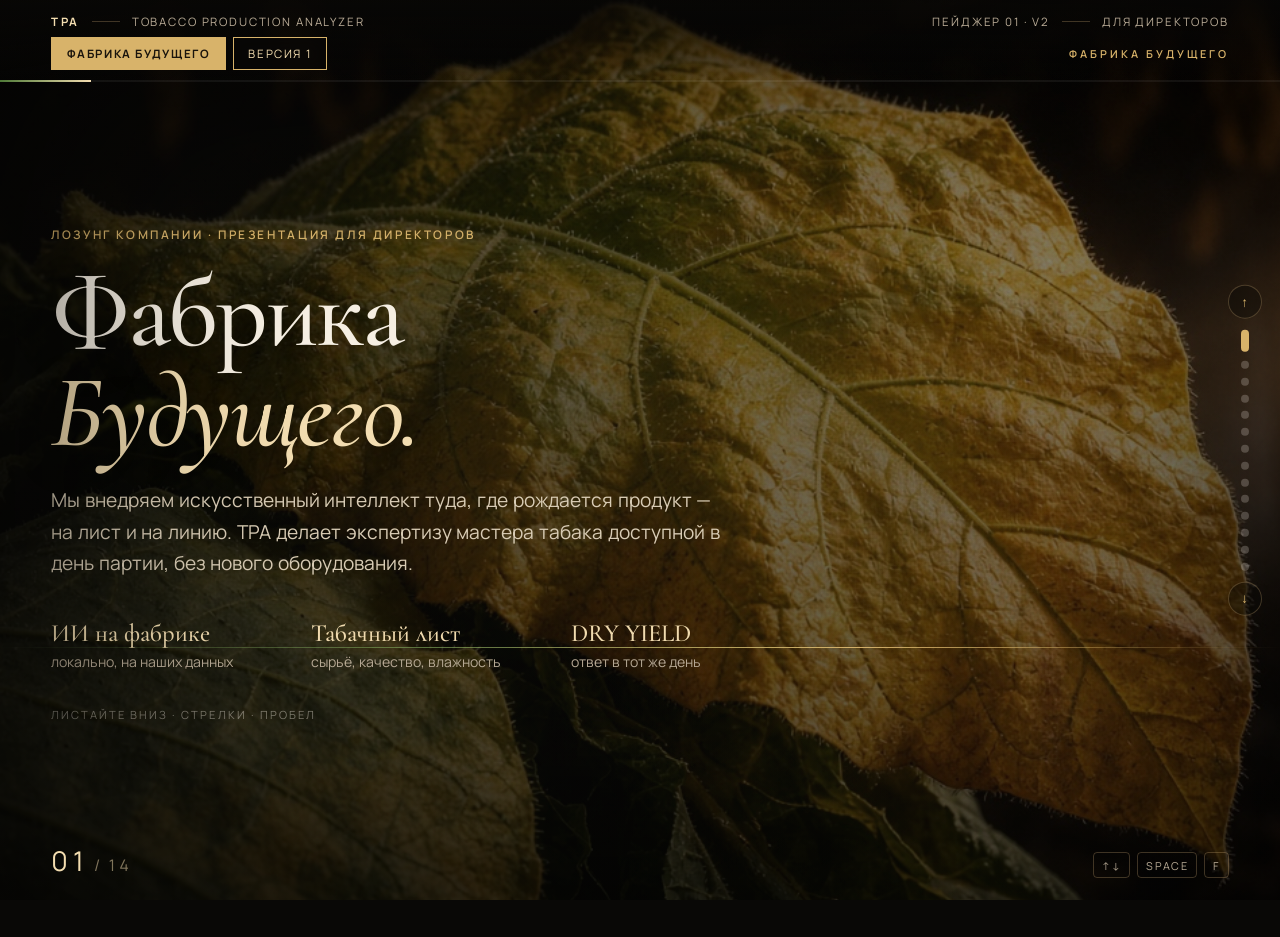
==== commit 49b6d6da: "Keep version switcher in the header so it no longer covers slide copy Move .versions into the chrome" ====
--- a/index.html
+++ b/index.html
@@ -26,26 +26,29 @@
     <div class="vignette" aria-hidden="true"></div>
 
     <header class="chrome">
-      <div class="chrome__brand">
-        <span class="mark">TPA</span>
-        <span class="chrome__sep"></span>
-        <span>Tobacco Production Analyzer</span>
+      <div class="chrome__row">
+        <div class="chrome__brand">
+          <span class="mark">TPA</span>
+          <span class="chrome__sep"></span>
+          <span>Tobacco Production Analyzer</span>
+        </div>
+        <div class="chrome__meta">
+          <span>Пейджер 01 · v2</span>
+          <span class="chrome__sep"></span>
+          <span>Для директоров</span>
+        </div>
       </div>
-      <div class="chrome__meta">
-        <span>Пейджер 01 · v2</span>
-        <span class="chrome__sep"></span>
-        <span>Для директоров</span>
+      <div class="chrome__tools">
+        <nav class="versions" aria-label="Версии презентации">
+          <a href="index.html" class="is-on">Фабрика Будущего</a>
+          <a href="pager1-v1.html">Версия 1</a>
+        </nav>
+        <p class="slogan-mark">Фабрика Будущего</p>
       </div>
       <div class="progress" aria-hidden="true">
         <i class="progress__bar"></i>
       </div>
     </header>
-
-    <nav class="versions" aria-label="Версии презентации">
-      <a href="index.html" class="is-on">Фабрика Будущего</a>
-      <a href="pager1-v1.html">Версия 1</a>
-    </nav>
-    <p class="slogan-mark">Фабрика Будущего</p>
 
     <aside class="rail" aria-label="Навигация по слайдам">
       <button class="rail__btn" data-nav="prev" aria-label="Предыдущий слайд">↑</button>
--- a/assets/css/pager.css
+++ b/assets/css/pager.css
@@ -8,6 +8,7 @@
   --glass: rgba(12, 10, 8, 0.55);
   --ease: cubic-bezier(0.22, 1, 0.36, 1);
   --pad: clamp(1.4rem, 4vw, 4.2rem);
+  --chrome-h: 6.6rem;
 }
 
 * {
@@ -54,20 +55,28 @@
   right: 0;
   z-index: 50;
   display: flex;
-  justify-content: space-between;
-  align-items: center;
-  padding: 1.15rem var(--pad) 0.9rem;
+  flex-direction: column;
+  gap: 0.55rem;
+  padding: 0.85rem var(--pad) 0.7rem;
   font-size: 0.72rem;
   letter-spacing: 0.16em;
   text-transform: uppercase;
   color: var(--muted);
-}
-
+  background: linear-gradient(180deg, rgba(9, 8, 6, 0.72), rgba(9, 8, 6, 0.12) 86%, transparent);
+}
+
+.chrome__row,
+.chrome__tools,
 .chrome__brand,
 .chrome__meta {
   display: flex;
   align-items: center;
   gap: 0.75rem;
+}
+
+.chrome__row,
+.chrome__tools {
+  justify-content: space-between;
 }
 
 .mark {
@@ -83,12 +92,10 @@
 }
 
 .versions {
-  position: fixed;
-  top: 3.15rem;
-  left: var(--pad);
-  z-index: 55;
+  position: static;
   display: flex;
   gap: 0.45rem;
+  flex-wrap: wrap;
 }
 
 .versions a {
@@ -332,7 +339,7 @@
   position: relative;
   z-index: 2;
   height: 100%;
-  padding: clamp(5.2rem, 10vh, 7.2rem) var(--pad) 4.4rem;
+  padding: calc(var(--chrome-h) + 0.8rem) var(--pad) 4.4rem;
   display: flex;
   flex-direction: column;
   justify-content: center;
@@ -679,6 +686,10 @@
 }
 
 @media (max-width: 980px) {
+  :root {
+    --chrome-h: 7.4rem;
+  }
+
   .split,
   .stats,
   .triad,
@@ -696,14 +707,13 @@
     display: none;
   }
 
-  .versions {
-    top: auto;
-    bottom: 3.4rem;
-    left: 1rem;
+  .chrome {
+    padding-left: 1rem;
+    padding-right: 1rem;
   }
 
   .slide__inner {
-    padding-top: 5.4rem;
+    padding-top: calc(var(--chrome-h) + 0.6rem);
     overflow: auto;
   }
 
@@ -715,3 +725,20 @@
     font-size: clamp(2.6rem, 12vw, 4rem);
   }
 }
+
+@media (max-width: 520px) {
+  :root {
+    --chrome-h: 8.6rem;
+  }
+
+  .chrome__meta {
+    display: none;
+  }
+}
+
+@media (max-height: 740px) {
+  .slide__inner {
+    justify-content: flex-start;
+    overflow: auto;
+  }
+}
--- a/assets/css/pager-future.css
+++ b/assets/css/pager-future.css
@@ -5,10 +5,7 @@
 }
 
 .slogan-mark {
-  position: fixed;
-  right: var(--pad);
-  top: 3.2rem;
-  z-index: 55;
+  margin: 0;
   color: var(--gold);
   letter-spacing: 0.28em;
   text-transform: uppercase;
@@ -99,10 +96,4 @@
   .slogan-mark {
     display: none;
   }
-
-  .versions {
-    top: auto;
-    bottom: 3.4rem;
-    left: 1rem;
-  }
 }
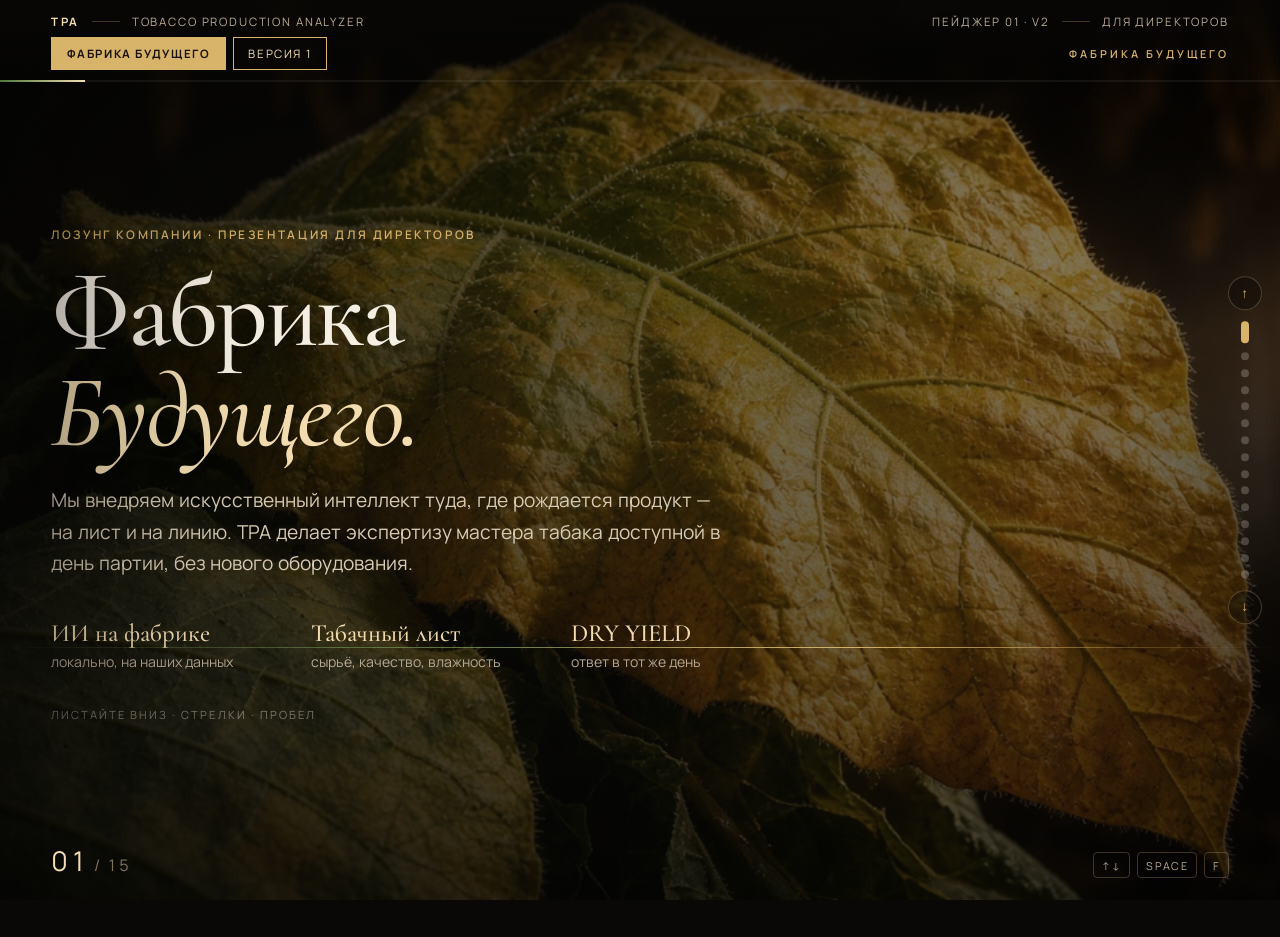
==== commit 915dcf24: "Add a closing slide of LLM observations from real batches Show four director-facing findings the mod" ====
--- a/index.html
+++ b/index.html
@@ -59,7 +59,7 @@
     <div class="counter" aria-live="polite">
       <span class="counter__now">01</span>
       <span class="counter__slash">/</span>
-      <span class="counter__all">14</span>
+      <span class="counter__all">15</span>
     </div>
 
     <main class="deck" id="deck">
@@ -449,6 +449,56 @@
           <p class="sign reveal" style="--d: 0.62s">TPA · Фабрика Будущего · Пейджер 1 · v2</p>
         </div>
       </section>
+
+      <section class="slide" data-theme="cases" data-title="Примеры наблюдений">
+        <div class="slide__bg kenburns bg2-ai"></div>
+        <div class="slide__veil veil--heavy"></div>
+        <div class="slide__inner">
+          <p class="eyebrow reveal">15 · Примеры наблюдений</p>
+          <h2 class="reveal" style="--d: 0.1s">Примеры наблюдений по нашим партиям.</h2>
+          <p class="body reveal" style="--d: 0.18s">
+            Не общие фразы. Гипотеза, цифры и отдельно — что точно не причина. Мастер подтвердил или поправил: урок вошёл в базу.
+          </p>
+          <div class="cases">
+            <article class="case reveal" style="--d: 0.26s">
+              <div class="case__tag"><span>01 · DRY YIELD</span><span>лоты листа</span></div>
+              <h3>Линия была в цели. Ушло сырьё.</h3>
+              <p>
+                Yield смеси ниже цели. FTD и DCC — температура, газ, скорость — в допуске PPL. Отличие к эталону: доля Thin-листа
+                и выше входная влажность лота.
+              </p>
+              <p class="case__not"><strong>Не причина:</strong> сушилка и рецепт PSS4. Сначала лист, потом линия.</p>
+            </article>
+            <article class="case reveal" style="--d: 0.34s">
+              <div class="case__tag"><span>02 · Влагомер</span><span>тримовка vs QA</span></div>
+              <h3>Датчик «в норме» — лист сушился не так.</h3>
+              <p>
+                Устойчивое расхождение MM / QA +0,24% на финальном влагомере. Контур вёл сушку по заниженному показанию.
+                Аутлайер одной пробы в среднее не пошёл.
+              </p>
+              <p class="case__not"><strong>Наблюдение LLM:</strong> коррекция трима — половина отклонения, не «на глаз».</p>
+            </article>
+            <article class="case reveal" style="--d: 0.42s">
+              <div class="case__tag"><span>03 · Качество</span><span>ручная правка ✏️</span></div>
+              <h3>Партии одной смеси. Соус сменил оператор.</h3>
+              <p>
+                Вопрос: чем эта партия отличается от нормальной? Температуры совпали. LLM пометил ручную смену на AC
+                и отклонение ApplicRatio SP по BC — эталон шёл без правок.
+              </p>
+              <p class="case__not"><strong>Не причина:</strong> рез и скорости Cutter. Класс, который в Excel легко не увидеть.</p>
+            </article>
+            <article class="case reveal" style="--d: 0.5s">
+              <div class="case__tag"><span>04 · Стабильность</span><span>14 партий смеси</span></div>
+              <h3>Yield «плавает» — дрейф внутри партии.</h3>
+              <p>
+                Сравнение четырнадцати партий: версия рецепта та же. Влажность на выходе DCC во второй половине уходит
+                (First15m ≠ Last15m). Не «плохая смесь», а потеря стабильности по ходу.
+              </p>
+              <p class="case__not"><strong>Не причина:</strong> состав лотов в этом срезе был сопоставим.</p>
+            </article>
+          </div>
+        </div>
+      </section>
     </main>
 
     <div class="keys" aria-hidden="true">
--- a/assets/css/pager.css
+++ b/assets/css/pager.css
@@ -500,7 +500,8 @@
 .triad,
 .quad,
 .pillars,
-.steps {
+.steps,
+.cases {
   display: grid;
   gap: 1rem;
   margin-top: 1.8rem;
@@ -512,6 +513,53 @@
 
 .quad {
   grid-template-columns: repeat(4, 1fr);
+}
+
+.cases {
+  grid-template-columns: 1fr 1fr;
+  gap: 0.85rem;
+  margin-top: 1.25rem;
+}
+
+.case {
+  background: rgba(255, 255, 255, 0.03);
+  border: 1px solid var(--line);
+  padding: 1rem 1.1rem 0.95rem;
+  backdrop-filter: blur(10px);
+}
+
+.case__tag {
+  display: flex;
+  justify-content: space-between;
+  gap: 0.7rem;
+  color: var(--gold);
+  letter-spacing: 0.12em;
+  text-transform: uppercase;
+  font-size: 0.66rem;
+  margin-bottom: 0.45rem;
+}
+
+.case h3 {
+  font-size: 1.28rem;
+  margin-bottom: 0.4rem;
+}
+
+.case p {
+  color: var(--muted);
+  font-size: 0.88rem;
+  line-height: 1.5;
+}
+
+.case__not {
+  margin-top: 0.55rem;
+  padding-top: 0.5rem;
+  border-top: 1px solid rgba(212, 176, 122, 0.16);
+  color: #e6d7c0;
+}
+
+.case__not strong {
+  color: var(--gold-2);
+  font-weight: 600;
 }
 
 .card__k,
@@ -698,7 +746,8 @@
   .steps,
   .cover__meta,
   .table__head,
-  .table__row {
+  .table__row,
+  .cases {
     grid-template-columns: 1fr;
   }
 
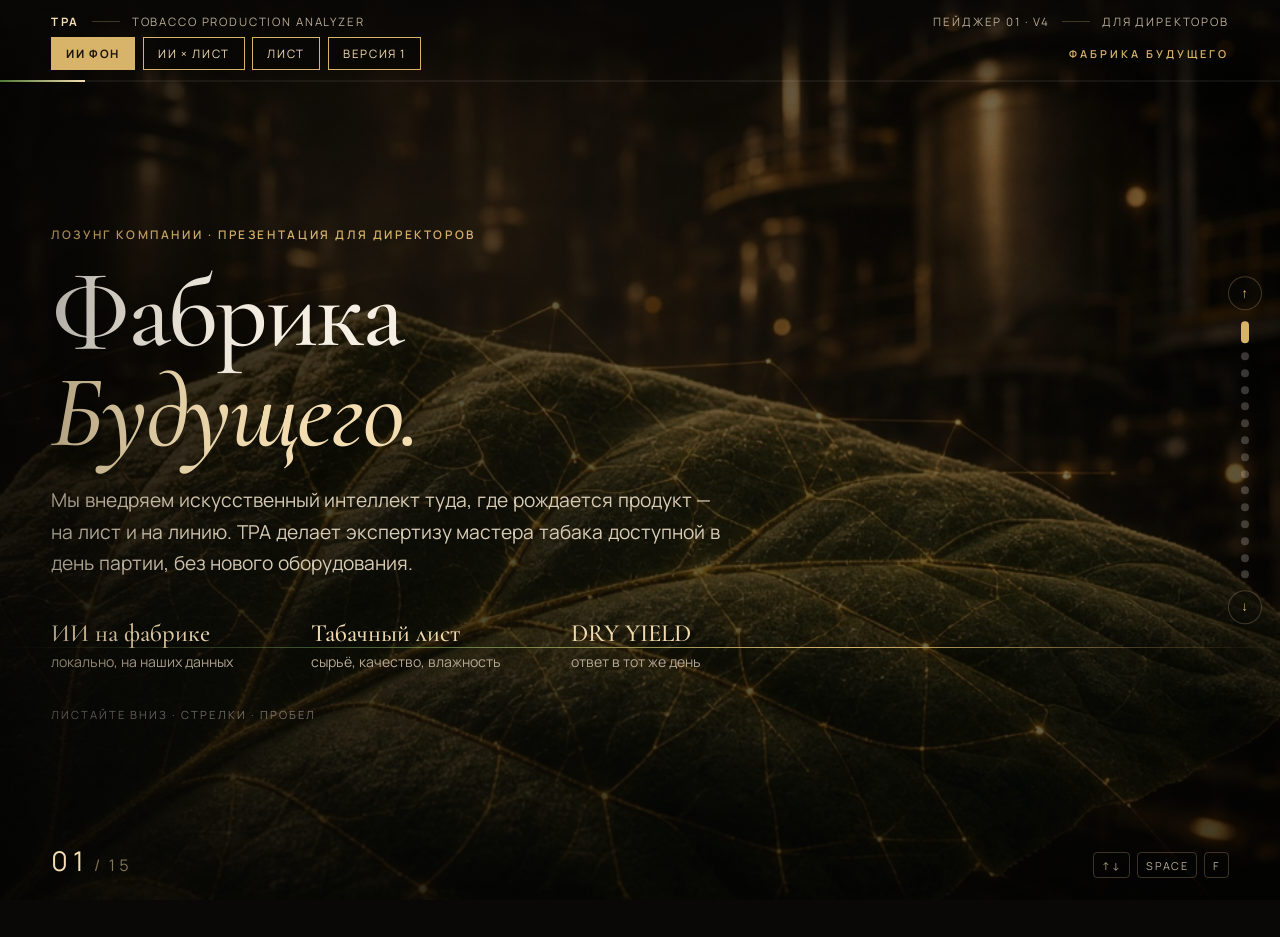
==== commit 218f5015: "Add v4 AI-background deck without inset photo blocks Keep the same full-bleed AI slide backgrounds, " ====
--- a/index.html
+++ b/index.html
@@ -16,12 +16,13 @@
     />
     <link rel="stylesheet" href="assets/css/pager.css" />
     <link rel="stylesheet" href="assets/css/pager-future.css" />
+    <link rel="stylesheet" href="assets/css/pager-ai.css" />
     <link
       rel="icon"
       href="data:image/svg+xml,%3Csvg xmlns='http://www.w3.org/2000/svg' viewBox='0 0 64 64'%3E%3Crect width='64' height='64' rx='10' fill='%23090806'/%3E%3Ctext x='32' y='42' text-anchor='middle' font-family='Georgia' font-size='22' fill='%23d4b07a'%3ETPA%3C/text%3E%3C/svg%3E"
     />
   </head>
-  <body class="future">
+  <body class="future ai-mix ai-bg-only">
     <div class="noise" aria-hidden="true"></div>
     <div class="vignette" aria-hidden="true"></div>
 
@@ -33,14 +34,16 @@
           <span>Tobacco Production Analyzer</span>
         </div>
         <div class="chrome__meta">
-          <span>Пейджер 01 · v2</span>
+          <span>Пейджер 01 · v4</span>
           <span class="chrome__sep"></span>
           <span>Для директоров</span>
         </div>
       </div>
       <div class="chrome__tools">
         <nav class="versions" aria-label="Версии презентации">
-          <a href="index.html" class="is-on">Фабрика Будущего</a>
+          <a href="index.html" class="is-on">ИИ фон</a>
+          <a href="pager-ai-shots.html">ИИ × лист</a>
+          <a href="pager-leaf.html">Лист</a>
           <a href="pager1-v1.html">Версия 1</a>
         </nav>
         <p class="slogan-mark">Фабрика Будущего</p>
@@ -64,7 +67,7 @@
 
     <main class="deck" id="deck">
       <section class="slide is-active" data-theme="hero" data-title="Фабрика Будущего">
-        <div class="slide__bg kenburns bg2-hero"></div>
+        <div class="slide__bg kenburns bg3-hero"></div>
         <div class="slide__veil veil--heavy"></div>
         <div class="ai-line" aria-hidden="true"></div>
         <div class="slide__inner cover">
@@ -95,7 +98,7 @@
       </section>
 
       <section class="slide" data-theme="leaf" data-title="Лист">
-        <div class="slide__bg kenburns bg2-field"></div>
+        <div class="slide__bg kenburns bg3-master"></div>
         <div class="slide__veil veil--mid"></div>
         <div class="slide__inner split">
           <div>
@@ -103,20 +106,20 @@
             <h2 class="reveal" style="--d: 0.12s">Всё начинается с листа.</h2>
             <p class="body reveal" style="--d: 0.24s">
               Происхождение, текстура, влажность, как лист ведёт себя в сушилке — это не «ещё один параметр».
-              Это продукт. Фабрика Будущего умеет читать лист так же внимательно, как мастер, и делает это по каждой партии.
+              Это продукт. ИИ Фабрики Будущего читает жилки так же внимательно, как мастер — по каждой партии.
             </p>
           </div>
           <ul class="ticks reveal" style="--d: 0.32s">
             <li>Лист задаёт Yield ещё до входа на линию</li>
             <li>Одинаковое сырьё может быть переработано по-разному</li>
             <li>Вопрос «линия или лот?» должен закрываться за минуту</li>
-            <li>ИИ не заменяет мастера — он несёт его глаз на каждую смену</li>
+            <li>ИИ не заменяет мастера — несёт его глаз на каждую смену</li>
           </ul>
         </div>
       </section>
 
       <section class="slide" data-theme="problem" data-title="Типичный день">
-        <div class="slide__bg kenburns bg2-cure"></div>
+        <div class="slide__bg kenburns bg3-without"></div>
         <div class="slide__veil veil--mid"></div>
         <div class="slide__inner split">
           <div>
@@ -137,21 +140,21 @@
       </section>
 
       <section class="slide" data-theme="paid" data-title="Данные">
-        <div class="slide__bg kenburns slow bg2-ai"></div>
+        <div class="slide__bg kenburns slow bg3-unread"></div>
         <div class="slide__veil veil--heavy"></div>
         <div class="slide__inner">
           <p class="eyebrow reveal">03 · Инфраструктура уже есть</p>
           <h2 class="reveal" style="--d: 0.1s">Лист уже оцифрован.<br />ИИ его ещё не читает.</h2>
           <div class="stats">
-            <article class="stat reveal" style="--d: 0.2s">
+            <article class="stat reveal" style="--d: 0.28s">
               <div class="stat__n" data-count="150" data-suffix="+">0</div>
               <p>параметров партии уже пишутся: сушка, влажность листа, газ, напыление, лоты</p>
             </article>
-            <article class="stat reveal" style="--d: 0.32s">
+            <article class="stat reveal" style="--d: 0.38s">
               <div class="stat__n" data-count="15" data-prefix="~">0</div>
               <p>показателей смотрим глазами. Остальные 130+ — слепая зона Фабрики Будущего</p>
             </article>
-            <article class="stat reveal" style="--d: 0.44s">
+            <article class="stat reveal" style="--d: 0.48s">
               <div class="stat__n muted-n">AI</div>
               <p>TPA ставит локальную модель на эти данные — без облака и без нового железа</p>
             </article>
@@ -160,7 +163,8 @@
       </section>
 
       <section class="slide" data-theme="gap" data-title="Три элемента">
-        <div class="slide__veil veil--solid"></div>
+        <div class="slide__bg kenburns bg3-formula"></div>
+        <div class="slide__veil veil--heavy"></div>
         <div class="slide__inner">
           <p class="eyebrow reveal">04 · Формула Фабрики Будущего</p>
           <h2 class="reveal" style="--d: 0.12s">Лист. Данные. Искусственный интеллект.</h2>
@@ -178,14 +182,14 @@
             <article class="card card--gold reveal" style="--d: 0.46s">
               <span class="card__k">03</span>
               <h3>TPA · ИИ</h3>
-              <p>Соединяет лист и линию. Отвечает как коллега: гипотеза, исключения, уверенность.</p>
+              <p>Соединяет лист и линию в одной точке. Отвечает как коллега: гипотеза, исключения, уверенность.</p>
             </article>
           </div>
         </div>
       </section>
 
       <section class="slide" data-theme="what" data-title="ИИ на фабрике">
-        <div class="slide__bg kenburns bg2-brief"></div>
+        <div class="slide__bg kenburns bg3-local"></div>
         <div class="slide__veil veil--mid"></div>
         <div class="slide__inner split">
           <div>
@@ -207,7 +211,8 @@
       </section>
 
       <section class="slide" data-theme="money" data-title="Четыре вопроса">
-        <div class="slide__veil veil--solid"></div>
+        <div class="slide__bg kenburns bg3-four"></div>
+        <div class="slide__veil veil--heavy"></div>
         <div class="slide__inner">
           <p class="eyebrow reveal">06 · Зачем ИИ директорам</p>
           <h2 class="reveal" style="--d: 0.1s">Четыре денежных вопроса вокруг листа.</h2>
@@ -238,7 +243,7 @@
       </section>
 
       <section class="slide" data-theme="yield" data-title="DRY YIELD">
-        <div class="slide__bg kenburns bg2-inspect"></div>
+        <div class="slide__bg kenburns bg3-yield"></div>
         <div class="slide__veil veil--mid"></div>
         <div class="slide__inner split">
           <div>
@@ -266,7 +271,7 @@
           <h2 class="reveal" style="--d: 0.1s">Качество. Влажность. Происхождение.</h2>
           <div class="pillars">
             <article class="pillar reveal" style="--d: 0.2s">
-              <div class="pillar__photo bg2-inspect"></div>
+              <div class="pillar__photo bg3-quality"></div>
               <h3>Качество листа</h3>
               <p>
                 Цели В ЦЕЛИ / ВНЕ ЦЕЛИ. Ручные правки оператора помечены. Проблемная партия сравнивается с эталонной —
@@ -274,7 +279,7 @@
               </p>
             </article>
             <article class="pillar reveal" style="--d: 0.34s">
-              <div class="pillar__photo bg2-moisture"></div>
+              <div class="pillar__photo bg3-moisture"></div>
               <h3>Влажность листа</h3>
               <p>
                 Пробы тримовки против лаборатории QA. Расхождение от 0,2% — уже величина коррекции влагомера.
@@ -282,7 +287,7 @@
               </p>
             </article>
             <article class="pillar reveal" style="--d: 0.48s">
-              <div class="pillar__photo bg2-lots"></div>
+              <div class="pillar__photo bg3-lots"></div>
               <h3>Лоты листа</h3>
               <p>
                 Происхождение, текстура, вес — в той же таблице, что процесс. Сначала «лист был одинаковым?»,
@@ -294,45 +299,46 @@
       </section>
 
       <section class="slide" data-theme="shift" data-title="Было / Стало">
-        <div class="slide__veil veil--solid"></div>
+        <div class="slide__bg kenburns bg3-shift"></div>
+        <div class="slide__veil veil--heavy"></div>
         <div class="slide__inner">
           <p class="eyebrow reveal">09 · Что меняет ИИ</p>
-          <h2 class="reveal" style="--d: 0.1s">Мастер листа больше не заложника календаря.</h2>
+          <h2 class="reveal" style="--d: 0.1s">Мастер листа больше не заложник календаря.</h2>
           <div class="table reveal" style="--d: 0.22s">
-            <div class="table__head">
-              <span>Было</span>
-              <span>Фабрика Будущего</span>
+              <div class="table__head">
+                <span>Было</span>
+                <span>Фабрика Будущего</span>
+              </div>
+              <div class="table__row">
+                <span>30–60 минут на подготовку данных</span>
+                <span>1 клик, секунды</span>
+              </div>
+              <div class="table__row">
+                <span>Сравнение партий — часы в Excel</span>
+                <span>1–2 минуты, включая AI и экспорт</span>
+              </div>
+              <div class="table__row">
+                <span>«Что смотреть на листе?» — спросить эксперта</span>
+                <span>ИИ сам расставляет приоритеты</span>
+              </div>
+              <div class="table__row">
+                <span>Ответ, когда эксперт свободен</span>
+                <span>Ответ в любой момент, с аргументами</span>
+              </div>
+              <div class="table__row">
+                <span>Знание листа живёт в двух-трёх головах</span>
+                <span>Полный лог анализов и уроков</span>
+              </div>
+              <div class="table__row">
+                <span>Новичок 3–6 месяцев нащупывает базу</span>
+                <span>Система объясняет лист и линию в работе</span>
+              </div>
             </div>
-            <div class="table__row">
-              <span>30–60 минут на подготовку данных</span>
-              <span>1 клик, секунды</span>
-            </div>
-            <div class="table__row">
-              <span>Сравнение партий — часы в Excel</span>
-              <span>1–2 минуты, включая AI и экспорт</span>
-            </div>
-            <div class="table__row">
-              <span>«Что смотреть на листе?» — спросить эксперта</span>
-              <span>ИИ сам расставляет приоритеты</span>
-            </div>
-            <div class="table__row">
-              <span>Ответ, когда эксперт свободен</span>
-              <span>Ответ в любой момент, с аргументами</span>
-            </div>
-            <div class="table__row">
-              <span>Знание листа живёт в двух-трёх головах</span>
-              <span>Полный лог анализов и уроков</span>
-            </div>
-            <div class="table__row">
-              <span>Новичок 3–6 месяцев нащупывает базу</span>
-              <span>Система объясняет лист и линию в работе</span>
-            </div>
-          </div>
         </div>
       </section>
 
       <section class="slide" data-theme="steps" data-title="Три шага">
-        <div class="slide__bg kenburns bg2-ai"></div>
+        <div class="slide__bg kenburns bg3-steps"></div>
         <div class="slide__veil veil--heavy"></div>
         <div class="slide__inner">
           <p class="eyebrow reveal">10 · Как ИИ работает в смене</p>
@@ -341,30 +347,24 @@
             <article class="step reveal" style="--d: 0.22s">
               <span>01</span>
               <h3>Вижу партию и лист</h3>
-              <p>
-                Период, смесь, партия. Секции линии, цель PPL, ручные правки, лоты листа, пробы влагомеров. Ноль запросов.
-              </p>
-            </article>
-            <article class="step reveal" style="--d: 0.36s">
+              <p>Секции линии, PPL, лоты листа, пробы влагомеров. Ноль запросов.</p>
+            </article>
+            <article class="step reveal" style="--d: 0.34s">
               <span>02</span>
               <h3>Сравниваю за секунды</h3>
-              <p>
-                Две, пять, четырнадцать партий. Отличия по процессу и по сырью. Полдня Excel — десять секунд.
-              </p>
-            </article>
-            <article class="step reveal" style="--d: 0.5s">
+              <p>Две, пять, четырнадцать партий. Отличия по процессу и по сырью.</p>
+            </article>
+            <article class="step reveal" style="--d: 0.46s">
               <span>03</span>
               <h3>Спрашиваю ИИ как коллегу</h3>
-              <p>
-                Локальная модель + описания параметров + уроки по листу. Гипотеза, исключения, уверенность. Без выдумок.
-              </p>
+              <p>Гипотеза, исключения, уверенность. Без выдумок.</p>
             </article>
           </div>
         </div>
       </section>
 
       <section class="slide" data-theme="trust" data-title="Доверие">
-        <div class="slide__bg kenburns bg2-brief"></div>
+        <div class="slide__bg kenburns bg3-airgap"></div>
         <div class="slide__veil veil--mid"></div>
         <div class="slide__inner">
           <p class="eyebrow reveal">11 · ИИ, которому можно отдать смену</p>
@@ -375,25 +375,23 @@
               <h3>Не из интернета</h3>
               <p>Нет доступа в сеть. Только эта партия, наши правила, наши описания листа и наши уроки.</p>
             </article>
-            <article class="card reveal" style="--d: 0.34s">
+            <article class="card reveal" style="--d: 0.32s">
               <span class="card__k">II</span>
               <h3>Не чёрный ящик</h3>
-              <p>У каждой гипотезы — параметры-основания. Анализ воспроизводим. Данные сохранены.</p>
-            </article>
-            <article class="card card--gold reveal" style="--d: 0.46s">
+              <p>У каждой гипотезы — параметры-основания. Анализ воспроизводим.</p>
+            </article>
+            <article class="card card--gold reveal" style="--d: 0.42s">
               <span class="card__k">III</span>
               <h3>Судья — мастер</h3>
-              <p>
-                Любой вывод можно поправить. Подтверждённые уроки входят в базу. Через месяц ИИ знает наши типовые
-                проблемы по листу лучше нового сотрудника.
-              </p>
+              <p>Вывод можно поправить. Уроки входят в базу знаний цеха.</p>
             </article>
           </div>
         </div>
       </section>
 
       <section class="slide" data-theme="road" data-title="Дальше">
-        <div class="slide__veil veil--solid"></div>
+        <div class="slide__bg kenburns bg3-predict"></div>
+        <div class="slide__veil veil--mid"></div>
         <div class="slide__inner split road">
           <div>
             <p class="eyebrow reveal">12 · Дорожная карта Фабрики Будущего</p>
@@ -428,7 +426,7 @@
       </section>
 
       <section class="slide" data-theme="close" data-title="Решение">
-        <div class="slide__bg kenburns bg2-factory"></div>
+        <div class="slide__bg kenburns bg3-cta"></div>
         <div class="slide__veil veil--heavy"></div>
         <div class="ai-line" aria-hidden="true"></div>
         <p class="watermark" aria-hidden="true">Фабрика Будущего</p>
@@ -446,12 +444,12 @@
             <div class="cta-chip">Табачный лист</div>
             <div class="cta-chip">Без нового оборудования</div>
           </div>
-          <p class="sign reveal" style="--d: 0.62s">TPA · Фабрика Будущего · Пейджер 1 · v2</p>
+          <p class="sign reveal" style="--d: 0.62s">TPA · Фабрика Будущего · Пейджер 1 · v4</p>
         </div>
       </section>
 
       <section class="slide" data-theme="cases" data-title="Примеры наблюдений">
-        <div class="slide__bg kenburns bg2-ai"></div>
+        <div class="slide__bg kenburns bg3-local"></div>
         <div class="slide__veil veil--heavy"></div>
         <div class="slide__inner">
           <p class="eyebrow reveal">15 · Примеры наблюдений</p>
--- a/assets/css/pager.css
+++ b/assets/css/pager.css
@@ -735,7 +735,7 @@
 
 @media (max-width: 980px) {
   :root {
-    --chrome-h: 7.4rem;
+    --chrome-h: 9.2rem;
   }
 
   .split,
@@ -777,7 +777,7 @@
 
 @media (max-width: 520px) {
   :root {
-    --chrome-h: 8.6rem;
+    --chrome-h: 10.6rem;
   }
 
   .chrome__meta {
@@ -790,4 +790,12 @@
     justify-content: flex-start;
     overflow: auto;
   }
-}
+
+  .cases {
+    margin-top: 0.9rem;
+  }
+
+  .case h3 {
+    font-size: 1.12rem;
+  }
+}
--- a/assets/css/pager-ai.css
+++ b/assets/css/pager-ai.css
@@ -0,0 +1,152 @@
+body.ai-mix {
+  --gold: #d8b36a;
+  --gold-2: #f3ddb0;
+}
+
+.bg3-hero {
+  background-image: url("../img/v3/ai-hero-leaf.jpg");
+}
+.bg3-master {
+  background-image: url("../img/v3/ai-master-eye.jpg");
+}
+.bg3-without {
+  background-image: url("../img/v3/ai-without.jpg");
+}
+.bg3-unread {
+  background-image: url("../img/v3/ai-unread.jpg");
+}
+.bg3-formula {
+  background-image: url("../img/v3/ai-formula.jpg");
+}
+.bg3-local {
+  background-image: url("../img/v3/ai-local.jpg");
+}
+.bg3-four {
+  background-image: url("../img/v3/ai-four.jpg");
+}
+.bg3-yield {
+  background-image: url("../img/v3/ai-yield.jpg");
+}
+.bg3-quality {
+  background-image: url("../img/v3/ai-quality.jpg");
+}
+.bg3-moisture {
+  background-image: url("../img/v3/ai-moisture.jpg");
+}
+.bg3-lots {
+  background-image: url("../img/v3/ai-lots.jpg");
+}
+.bg3-shift {
+  background-image: url("../img/v3/ai-shift.jpg");
+}
+.bg3-steps {
+  background-image: url("../img/v3/ai-steps.jpg");
+}
+.bg3-airgap {
+  background-image: url("../img/v3/ai-airgap.jpg");
+}
+.bg3-predict {
+  background-image: url("../img/v3/ai-predict.jpg");
+}
+.bg3-cta {
+  background-image: url("../img/v3/ai-cta-factory.jpg");
+}
+
+.split--shot {
+  grid-template-columns: 1.05fr 0.95fr;
+  align-items: center;
+}
+
+.shot {
+  margin: 0;
+  border: 1px solid var(--line);
+  background: rgba(9, 8, 6, 0.35);
+  overflow: hidden;
+  backdrop-filter: blur(6px);
+}
+
+.shot__img {
+  height: min(42vh, 340px);
+  background-position: center;
+  background-size: cover;
+  background-repeat: no-repeat;
+  filter: saturate(1.05) contrast(1.04);
+}
+
+.shot figcaption {
+  padding: 0.75rem 1rem 0.85rem;
+  color: var(--gold-2);
+  letter-spacing: 0.08em;
+  text-transform: uppercase;
+  font-size: 0.68rem;
+  line-height: 1.45;
+}
+
+.stack {
+  justify-content: center;
+  gap: 0;
+}
+
+.stack .split--shot {
+  margin-bottom: 1.1rem;
+}
+
+.stack .stats {
+  margin-top: 0.4rem;
+}
+
+.ai-mix .veil--mid {
+  background:
+    linear-gradient(105deg, rgba(9, 8, 6, 0.78) 0%, rgba(9, 8, 6, 0.28) 48%, rgba(9, 8, 6, 0.12) 100%);
+}
+
+/* v4: full-bleed AI backgrounds, no inset shot panels */
+.ai-bg-only .slide__inner.split {
+  max-width: 1100px;
+}
+
+.ai-bg-only .slide__inner.cover {
+  max-width: 920px;
+}
+
+.triad--stack,
+.steps--stack {
+  grid-template-columns: 1fr;
+  margin-top: 1rem;
+  gap: 0.7rem;
+}
+
+.triad--stack .card,
+.steps--stack .step {
+  padding: 0.85rem 1rem;
+}
+
+.triad--stack h3,
+.steps--stack h3 {
+  font-size: 1.28rem;
+  margin-bottom: 0.3rem;
+}
+
+.split--shot .ticks {
+  margin-top: 0.95rem;
+}
+
+.split--shot .ticks li {
+  padding: 0.55rem 0.8rem 0.55rem 2.1rem;
+  font-size: 0.9rem;
+}
+
+.split--shot .cycle li {
+  padding: 0.7rem 0 0.7rem 1.1rem;
+  font-size: 0.95rem;
+}
+
+@media (max-width: 980px) {
+  .split--shot {
+    grid-template-columns: 1fr;
+  }
+
+  .shot__img {
+    height: 180px;
+  }
+}
